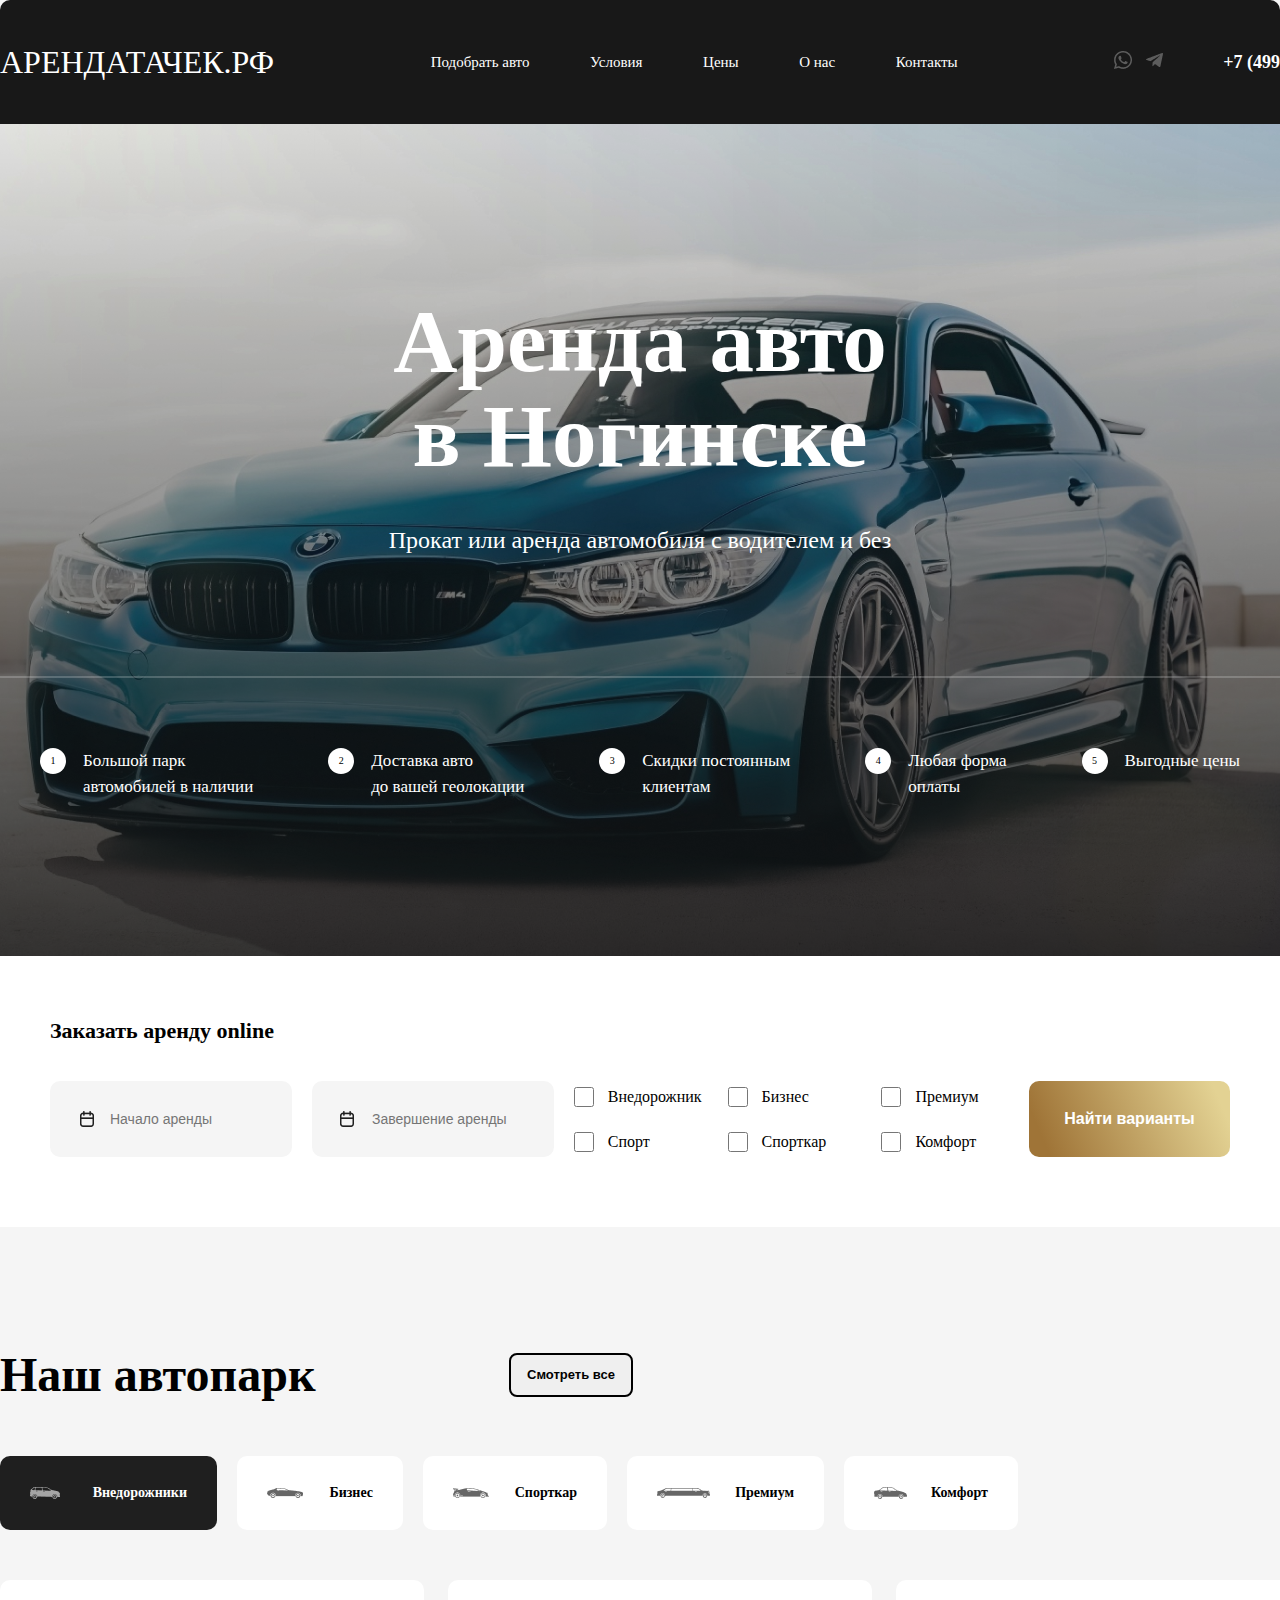
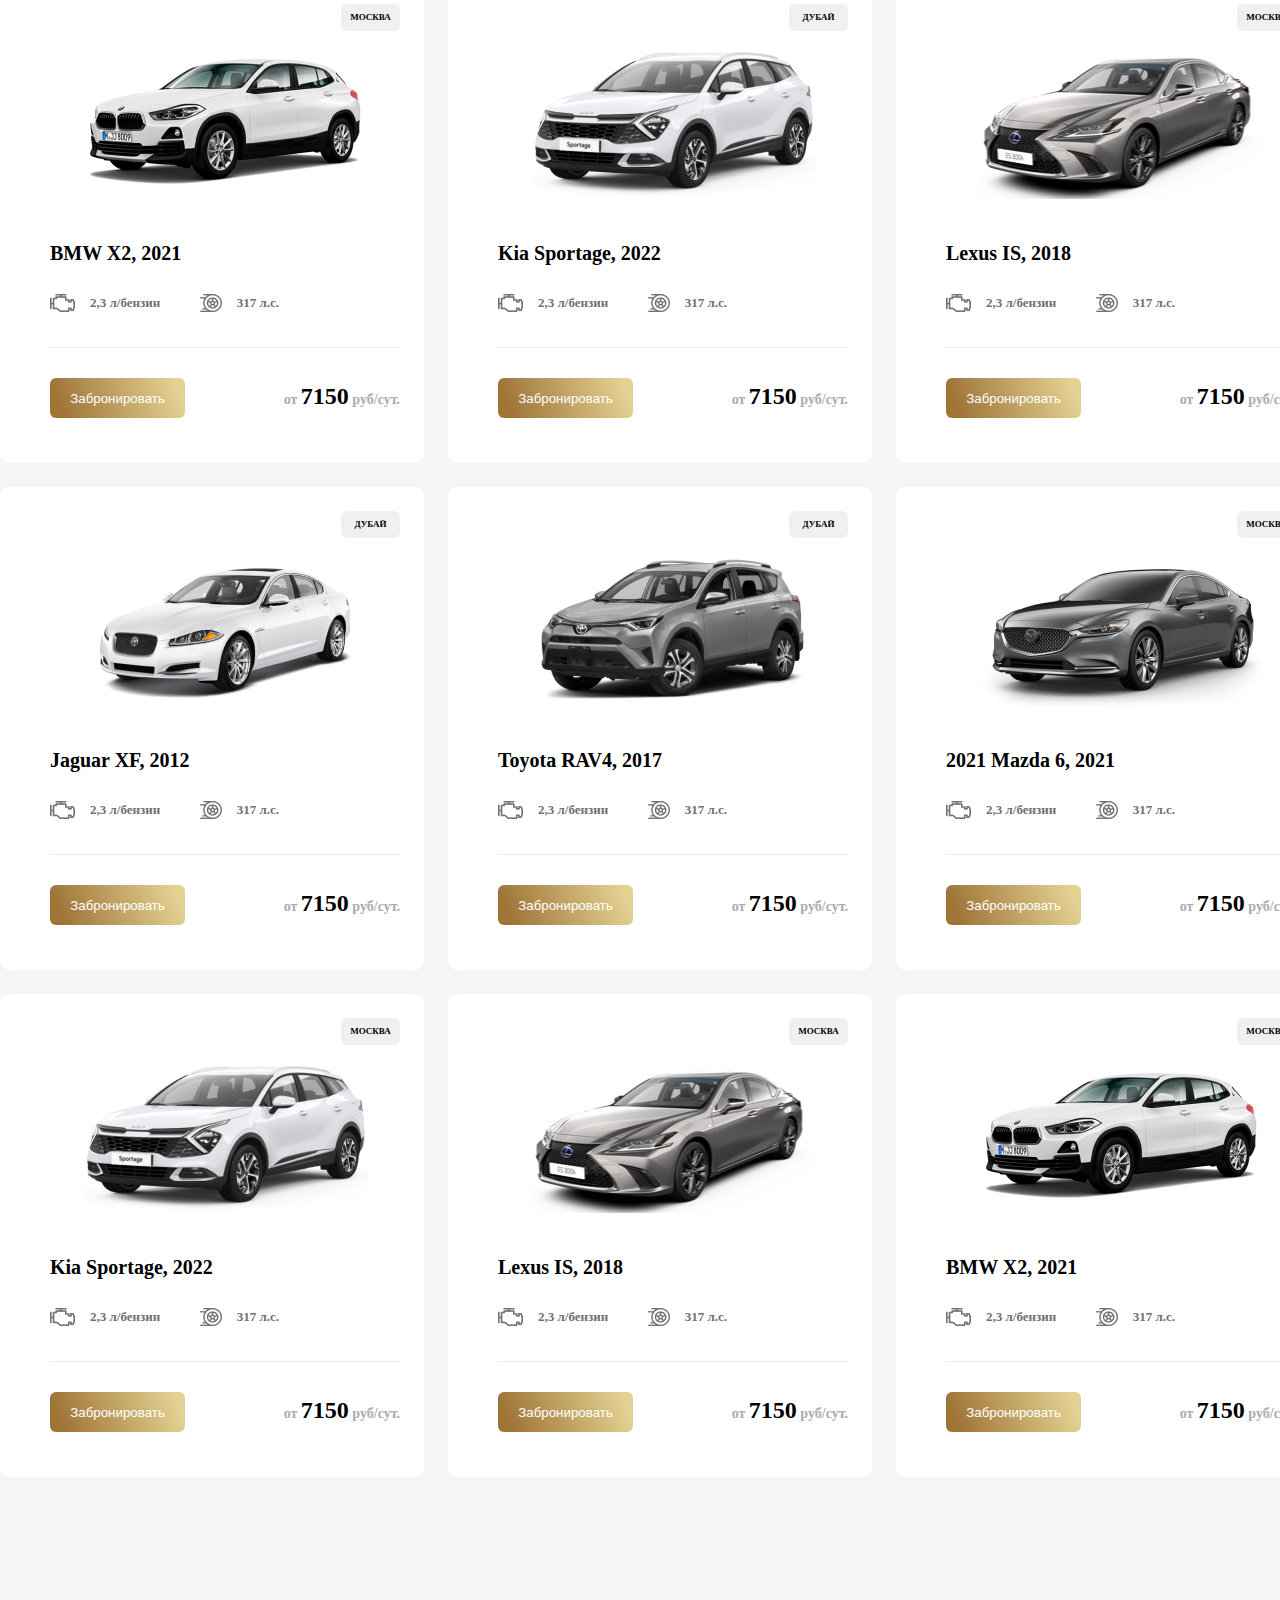
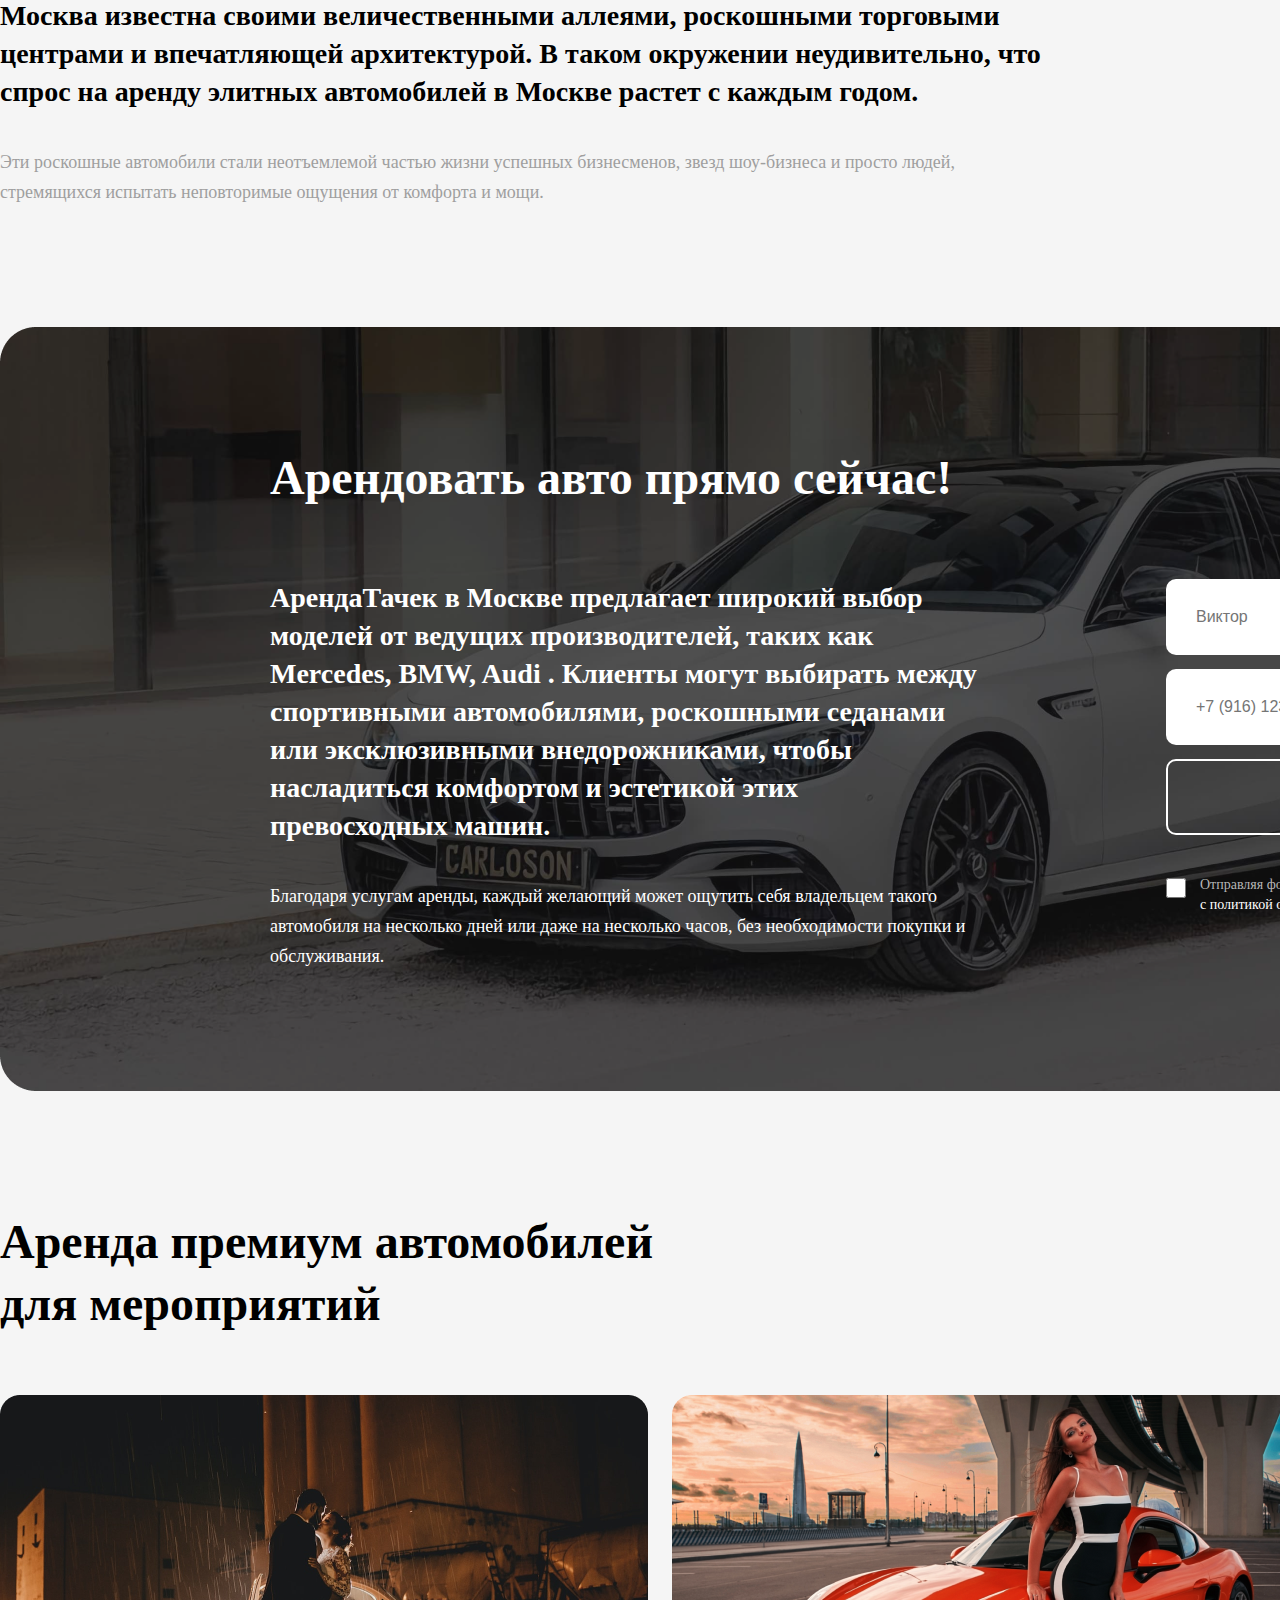
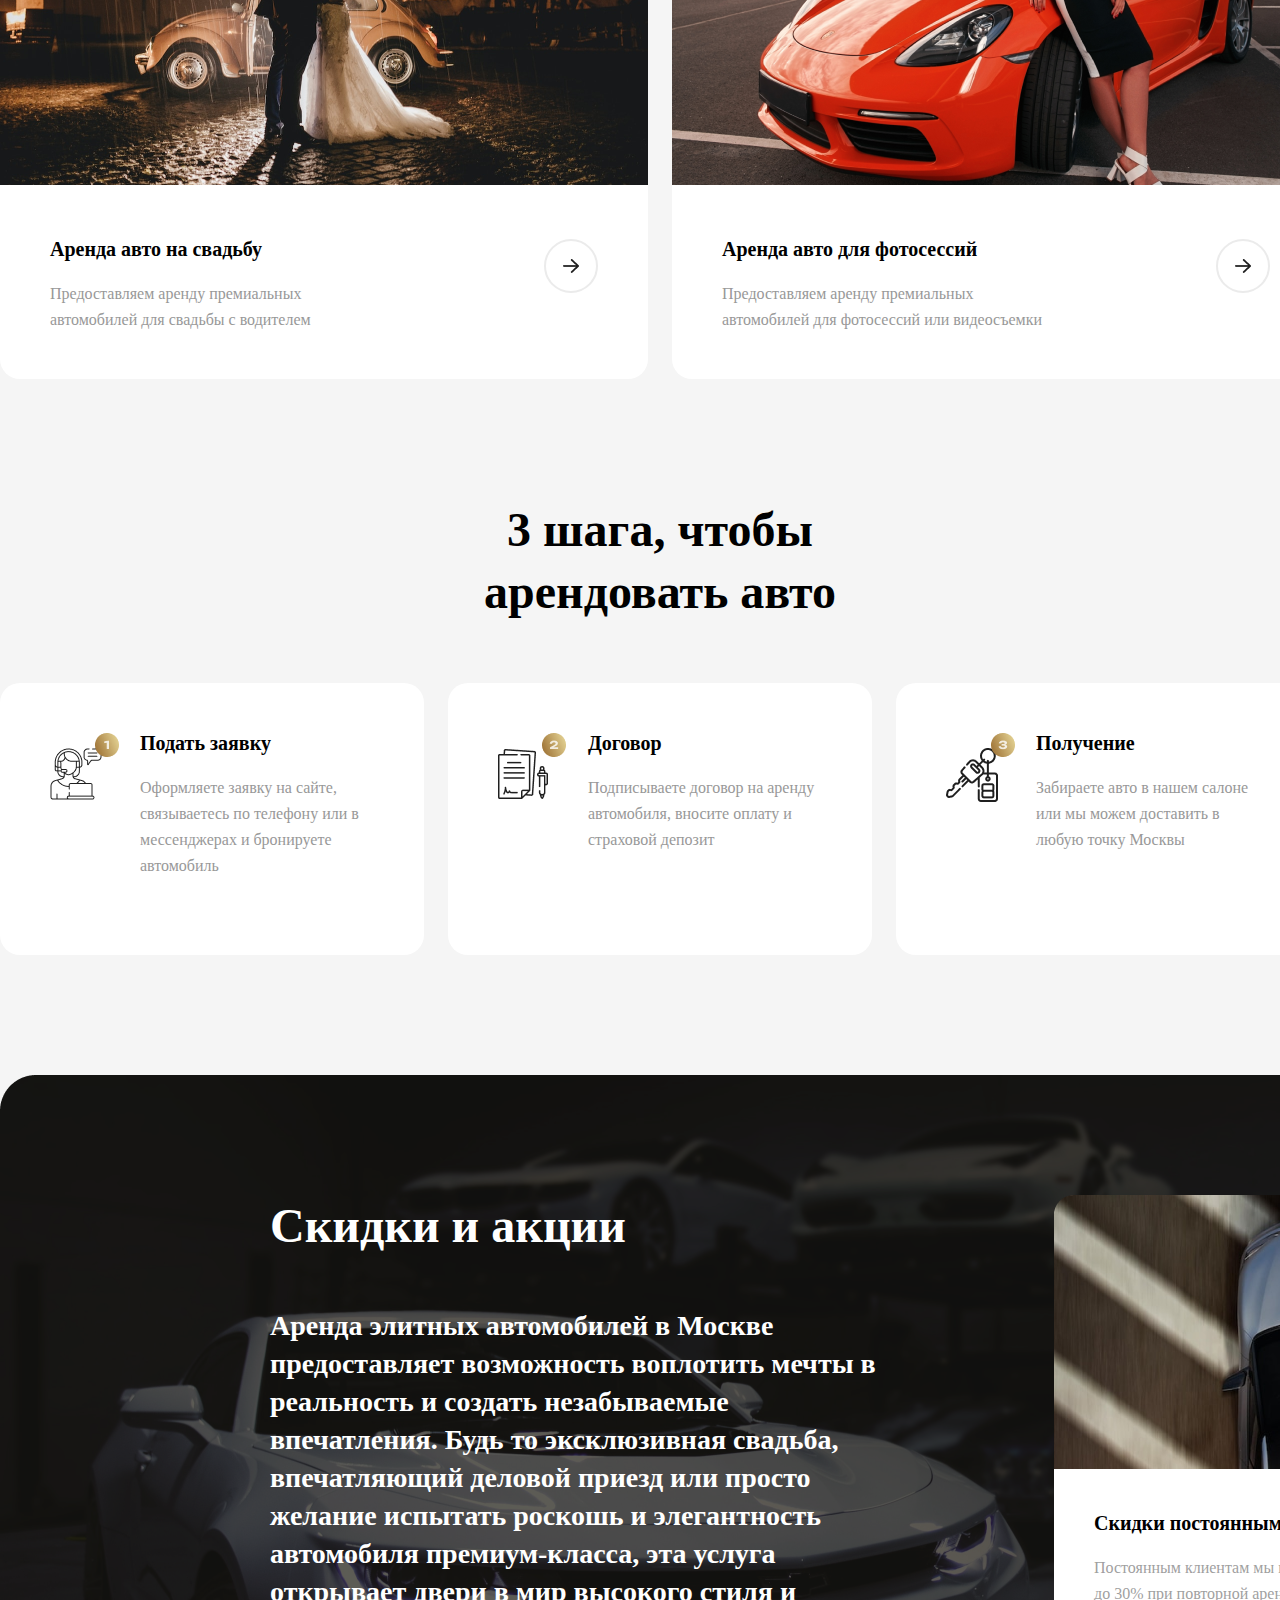
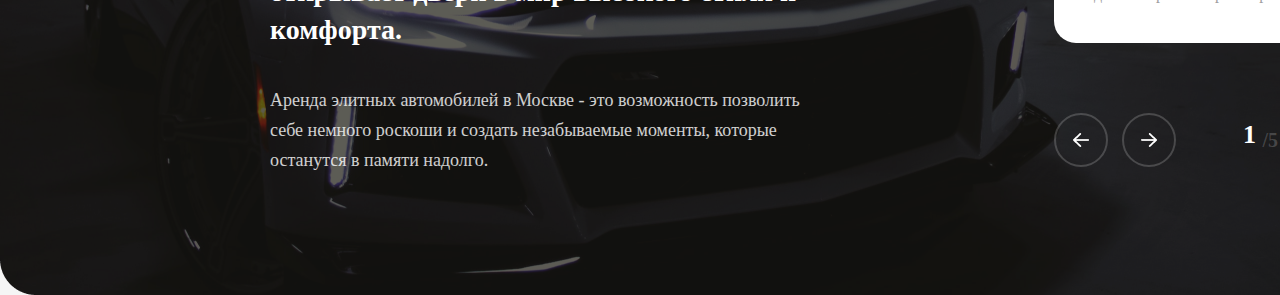
==== index.html @ 34e7233a "1253" ====
<!DOCTYPE html>
<html lang="en">

<head>
    <meta charset="UTF-8">
    <meta name="viewport" content="width=device-width, initial-scale=1.0">
    <link rel="stylesheet" href="css/style.css">
    <link rel="preconnect" href="https://fonts.googleapis.com">
    <link rel="preconnect" href="https://fonts.gstatic.com" crossorigin>
    <link
        href="https://fonts.googleapis.com/css2?family=Inter:wght@100;200;300;500;600;700;800;900&family=Unbounded:wght@200;300;400;500;600;700;800;900&display=swap"
        rel="stylesheet">
    <title>АРЕНДАТАЧЕК.РФ</title>
</head>

<body>
    <header class="header-page">
        <div class="wrapper-header">
            <ul class="menu">
                <li>
                    <a href="#" class="logo-item">АРЕНДАТАЧЕК.РФ</a>
                </li>
                <li class="catalog">
                    <a href="#" class="menu-item">Подобрать авто</a>
                    <a href="#" class="menu-item">Условия</a>
                    <a href="#" class="menu-item">Цены</a>
                    <a href="#" class="menu-item">О нас</a>
                    <a href="#" class="menu-item">Контакты</a>
                </li>
                <li class="contact">
                    <div class="block-contItem">
                        <a href="#" class="contact-item"><img src="img/whatsapp.png" alt=""></a>
                        <a href="#" class="contact-item"><img src="img/telegram.png" alt=""></a>
                    </div>
                    <div class="block-contLink">
                        <p class="contact-phone">+7 (499) 110-20-47</p>
                        <form action="#">
                            <button class="btn-header">Заказать звонок</button>
                        </form>
                    </div>
                </li>
                <li class="item-link">
                    <a href="#"><img src="img/avto-item.png" alt=""></a>
                    <a href="#"><img src="img/contact-item.png" alt=""></a>
                </li>
            </ul>
        </div>
    </header>

    <div class="main-page">
        <div class="wrapper-main">
            <h1 class="title-main">Аренда авто <br> в Ногинске</h1>
            <p class="subtitle-main">Прокат или аренда автомобиля с водителем и без</p>
            <div class="hr-main"></div>
            <ul class="menu-listMain">
                <li>
                    <p class="number-list">1</p>
                    <div class="text-listMain">Большой парк<br>
                        автомобилей в наличии</div>
                </li>
                <li>
                    <p class="number-list">2</p>
                    <div class="text-listMain">Доставка авто<br>
                        до вашей геолокации</div>
                </li>
                <li>
                    <p class="number-list">3</p>
                    <div class="text-listMain">Скидки постоянным<br>
                        клиентам</div>
                </li>
                <li>
                    <p class="number-list">4</p>
                    <div class="text-listMain">Любая форма<br>
                        оплаты</div>
                </li>
                <li>
                    <p class="number-list">5</p>
                    <div class="text-listMain">Выгодные цены</div>
                </li>
            </ul>
            <div class="aplication-main">
                <div class="title-aplication">Заказать аренду online</div>
                <div class="submenu-aplication">
                    <div class="date-block">
                        <img class="date-img" src="img/date.png" alt=""><input placeholder="Начало аренды"
                            class="date-input">
                        <img class="date-img2" src="img/date.png" alt=""><input placeholder="Завершение аренды"
                            class="date-input">
                    </div>
                    <div class="elemants-aplication">
                        <div>
                            <input type="checkbox" class="element-chexbox">
                            <p class="text-elementAplication">Внедорожник</p>
                        </div>
                        <div>
                            <input type="checkbox" class="element-chexbox">
                            <p class="text-elementAplication">Бизнес</p>
                        </div>
                        <div>
                            <input type="checkbox" class="element-chexbox">
                            <p class="text-elementAplication">Премиум</p>
                        </div>
                        <div>
                            <input type="checkbox" class="element-chexbox">
                            <p class="text-elementAplication">Спорт</p>
                        </div>
                        <div>
                            <input type="checkbox" class="element-chexbox">
                            <p class="text-elementAplication">Спорткар</p>
                        </div>
                        <div>
                            <input type="checkbox" class="element-chexbox">
                            <p class="text-elementAplication">Комфорт</p>
                        </div>
                    </div>
                    <form action="#">
                        <button class="btn-aplication">Найти варианты</button>
                    </form>
                </div>
            </div>
        </div>
    </div>

    <div class="product-page">
        <div class="wrapper-product">
            <div class="title-product">
                <h1>Наш автопарк</h1>
                <form action="#">
                    <button class="btn-product">Смотреть все</button>
                </form>
            </div>
            <div class="category-product">
                <div class="categoty-linkProduct width-itemProduct1 active-linkProduct">
                    <img src="img/item-category1.png" alt="">
                    <p>Внедорожники</p>
                </div>
                <div class="categoty-linkProduct width-itemProduct2">
                    <img src="img/item-category2.png" alt="">
                    <p>Бизнес</p>
                </div>
                <div class="categoty-linkProduct width-itemProduct3">
                    <img src="img/item-category3.png" alt="">
                    <p>Спорткар</p>
                </div>
                <div class="categoty-linkProduct width-itemProduct4">
                    <img src="img/item-category4.png" alt="">
                    <p>Премиум</p>
                </div>
                <div class="categoty-linkProduct width-itemProduct5">
                    <img src="img/item-category5.png" alt="">
                    <p>Комфорт</p>
                </div>
            </div>
            <div class="items-product">
                <div class="item-product">
                    <div class="city-itemProduct">Москва</div>
                    <div class="image-itemProduct"><img src="img/BMW-X2.png" alt=""></div>
                    <div class="title-itemProduct">BMW X2, 2021</div>
                    <div class="subtitle-itemProduct">
                        <div class="consumption-itemProduct">
                            <img src="img/consumption.png" alt="" class="icon-consumption">
                            <p class="text-consumption">2,3 л/бензин</p>
                        </div>
                        <div class="power-itemProduct">
                            <img src="img/power.png" alt="" class="icon-power">
                            <p class="text-power">317 л.с.</p>
                        </div>
                    </div>
                    <div class="hr-itemProduct"></div>
                    <div class="sublock-itemProduct">
                        <form action="#">
                            <button class="btn-itemProduct">Забронировать</button>
                        </form>
                        <p class="price-itemProduct">от <span class="span-price">7150</span> руб/сут.</p>
                    </div>
                </div>
                <div class="item-product">
                    <div class="city-itemProduct">Дубай</div>
                    <div class="image-itemProduct"><img src="img/Kia-Sportage.png" alt=""></div>
                    <div class="title-itemProduct">Kia Sportage, 2022</div>
                    <div class="subtitle-itemProduct">
                        <div class="consumption-itemProduct">
                            <img src="img/consumption.png" alt="" class="icon-consumption">
                            <p class="text-consumption">2,3 л/бензин</p>
                        </div>
                        <div class="power-itemProduct">
                            <img src="img/power.png" alt="" class="icon-power">
                            <p class="text-power">317 л.с.</p>
                        </div>
                    </div>
                    <div class="hr-itemProduct"></div>
                    <div class="sublock-itemProduct">
                        <form action="#">
                            <button class="btn-itemProduct">Забронировать</button>
                        </form>
                        <p class="price-itemProduct">от <span class="span-price">7150</span> руб/сут.</p>
                    </div>
                </div>
                <div class="item-product">
                    <div class="city-itemProduct">Москва</div>
                    <div class="image-itemProduct"><img src="img/Lexus-IS.png" alt=""></div>
                    <div class="title-itemProduct">Lexus IS, 2018</div>
                    <div class="subtitle-itemProduct">
                        <div class="consumption-itemProduct">
                            <img src="img/consumption.png" alt="" class="icon-consumption">
                            <p class="text-consumption">2,3 л/бензин</p>
                        </div>
                        <div class="power-itemProduct">
                            <img src="img/power.png" alt="" class="icon-power">
                            <p class="text-power">317 л.с.</p>
                        </div>
                    </div>
                    <div class="hr-itemProduct"></div>
                    <div class="sublock-itemProduct">
                        <form action="#">
                            <button class="btn-itemProduct">Забронировать</button>
                        </form>
                        <p class="price-itemProduct">от <span class="span-price">7150</span> руб/сут.</p>
                    </div>
                </div>
                <div class="item-product">
                    <div class="city-itemProduct">Дубай</div>
                    <div class="image-itemProduct"><img src="img/Jaguar-XF.png" alt=""></div>
                    <div class="title-itemProduct">Jaguar XF,  2012</div>
                    <div class="subtitle-itemProduct">
                        <div class="consumption-itemProduct">
                            <img src="img/consumption.png" alt="" class="icon-consumption">
                            <p class="text-consumption">2,3 л/бензин</p>
                        </div>
                        <div class="power-itemProduct">
                            <img src="img/power.png" alt="" class="icon-power">
                            <p class="text-power">317 л.с.</p>
                        </div>
                    </div>
                    <div class="hr-itemProduct"></div>
                    <div class="sublock-itemProduct">
                        <form action="#">
                            <button class="btn-itemProduct">Забронировать</button>
                        </form>
                        <p class="price-itemProduct">от <span class="span-price">7150</span> руб/сут.</p>
                    </div>
                </div>
                <div class="item-product">
                    <div class="city-itemProduct">Дубай</div>
                    <div class="image-itemProduct"><img src="img/Toyota-RAV4.png" alt=""></div>
                    <div class="title-itemProduct">Toyota RAV4,  2017</div>
                    <div class="subtitle-itemProduct">
                        <div class="consumption-itemProduct">
                            <img src="img/consumption.png" alt="" class="icon-consumption">
                            <p class="text-consumption">2,3 л/бензин</p>
                        </div>
                        <div class="power-itemProduct">
                            <img src="img/power.png" alt="" class="icon-power">
                            <p class="text-power">317 л.с.</p>
                        </div>
                    </div>
                    <div class="hr-itemProduct"></div>
                    <div class="sublock-itemProduct">
                        <form action="#">
                            <button class="btn-itemProduct">Забронировать</button>
                        </form>
                        <p class="price-itemProduct">от <span class="span-price">7150</span> руб/сут.</p>
                    </div>
                </div>
                <div class="item-product">
                    <div><p class="city-itemProduct">Москва</p></div>
                    <div class="image-itemProduct"><img src="img/Mazda-6.png" alt=""></div>
                    <div class="title-itemProduct">2021 Mazda 6, 2021</div>
                    <div class="subtitle-itemProduct">
                        <div class="consumption-itemProduct">
                            <img src="img/consumption.png" alt="" class="icon-consumption">
                            <p class="text-consumption">2,3 л/бензин</p>
                        </div>
                        <div class="power-itemProduct">
                            <img src="img/power.png" alt="" class="icon-power">
                            <p class="text-power">317 л.с.</p>
                        </div>
                    </div>
                    <div class="hr-itemProduct"></div>
                    <div class="sublock-itemProduct">
                        <form action="#">
                            <button class="btn-itemProduct">Забронировать</button>
                        </form>
                        <p class="price-itemProduct">от <span class="span-price">7150</span> руб/сут.</p>
                    </div>
                </div>
                <div class="item-product">
                    <div class="city-itemProduct">Москва</div>
                    <div class="image-itemProduct"><img src="img/Kia-Sportage.png" alt=""></div>
                    <div class="title-itemProduct">Kia Sportage, 2022</div>
                    <div class="subtitle-itemProduct">
                        <div class="consumption-itemProduct">
                            <img src="img/consumption.png" alt="" class="icon-consumption">
                            <p class="text-consumption">2,3 л/бензин</p>
                        </div>
                        <div class="power-itemProduct">
                            <img src="img/power.png" alt="" class="icon-power">
                            <p class="text-power">317 л.с.</p>
                        </div>
                    </div>
                    <div class="hr-itemProduct"></div>
                    <div class="sublock-itemProduct">
                        <form action="#">
                            <button class="btn-itemProduct">Забронировать</button>
                        </form>
                        <p class="price-itemProduct">от <span class="span-price">7150</span> руб/сут.</p>
                    </div>
                </div>
                <div class="item-product">
                    <div class="city-itemProduct">Москва</div>
                    <div class="image-itemProduct"><img src="img/Lexus-IS.png" alt=""></div>
                    <div class="title-itemProduct">Lexus IS, 2018</div>
                    <div class="subtitle-itemProduct">
                        <div class="consumption-itemProduct">
                            <img src="img/consumption.png" alt="" class="icon-consumption">
                            <p class="text-consumption">2,3 л/бензин</p>
                        </div>
                        <div class="power-itemProduct">
                            <img src="img/power.png" alt="" class="icon-power">
                            <p class="text-power">317 л.с.</p>
                        </div>
                    </div>
                    <div class="hr-itemProduct"></div>
                    <div class="sublock-itemProduct">
                        <form action="#">
                            <button class="btn-itemProduct">Забронировать</button>
                        </form>
                        <p class="price-itemProduct">от <span class="span-price">7150</span> руб/сут.</p>
                    </div>
                </div>
                <div class="item-product">
                    <div class="city-itemProduct">Москва</div>
                    <div class="image-itemProduct"><img src="img/BMW-X2.png" alt=""></div>
                    <div class="title-itemProduct">BMW X2, 2021</div>
                    <div class="subtitle-itemProduct">
                        <div class="consumption-itemProduct">
                            <img src="img/consumption.png" alt="" class="icon-consumption">
                            <p class="text-consumption">2,3 л/бензин</p>
                        </div>
                        <div class="power-itemProduct">
                            <img src="img/power.png" alt="" class="icon-power">
                            <p class="text-power">317 л.с.</p>
                        </div>
                    </div>
                    <div class="hr-itemProduct"></div>
                    <div class="sublock-itemProduct">
                        <form action="#">
                            <button class="btn-itemProduct">Забронировать</button>
                        </form>
                        <p class="price-itemProduct">от <span class="span-price">7150</span> руб/сут.</p>
                    </div>
                </div>
            </div>
            <div class="subblock-informationProduct">
                <h1 class="title-informationProduct">
                    Москва известна своими величественными аллеями, роскошными торговыми<br> центрами и впечатляющей архитектурой. В таком окружении неудивительно, что<br> спрос на аренду элитных автомобилей в Москве растет с каждым годом. 
                </h1>
                <p class="subtitle-infomationProduct">
                    Эти роскошные автомобили стали неотъемлемой частью жизни успешных бизнесменов, звезд шоу-бизнеса и просто людей,<br> стремящихся испытать неповторимые ощущения от комфорта и мощи.
                </p>
            </div>
        </div>
    </div>

    <div class="reservation-page">
        <div class="wrapper-reservation">
            <h1 class="title-reservation">Арендовать авто прямо сейчас!</h1>
            <div class="widget-reservation">
                <div class="textInf-reservation">
                    <h2 class="mainText-reservation">
                        АрендаТачек в Москве предлагает широкий выбор<br> моделей от ведущих производителей, таких как<br> Mercedes, BMW, Audi . Клиенты могут выбирать между<br> спортивными автомобилями, роскошными седанами<br> или эксклюзивными внедорожниками, чтобы<br> насладиться комфортом и эстетикой этих<br> превосходных машин.
                    </h2>
                    <p class="comment-reservation">
                        Благодаря услугам аренды, каждый желающий может ощутить себя владельцем такого автомобиля на несколько дней или даже на несколько часов, без необходимости покупки и обслуживания.
                    </p>
                </div>
                <div class="formsFilling-reservation">
                    <div class="forms-reservation">
                        <input class="nameForm-reservation" type="text" placeholder="Виктор">
                        <input class="phoneForm-reservation" type="number" placeholder="+7 (916) 123-45-67">
                        <form action="#">
                            <button class="btn-reservation">Забронировать</button>
                        </form>
                    </div>
                    <div class="agreement-reservation">
                        <input class="checkbox-agreement" type="checkbox">
                        <p>Отправляя форму, я соглашаюсь<br> <span style="color: white;">с политикой обработки персональных данных</span></p>
                    </div>
                </div>
            </div>
        </div>
    </div>

    <div class="advertising_instruction-page">
        <div class="wrapper-adv_instr">
            <div class="advertising-page">
                <h1 class="title-adv">Аренда премиум автомобилей<br> для мероприятий</h1>
                <div class="widget-adv">
                    <div class="adv-slide">
                        <img src="img/wedding.png" alt="" class="img-slideAdv">
                        <div class="subblock-slideAdv">
                            <div>
                                <h2 class="title-slideAdv">Аренда авто на свадьбу</h2>
                                <p class="subtext-slideAdv">Предоставляем аренду премиальных<br> автомобилей для свадьбы с водителем</p>
                            </div>
                            <a href="#" class="arrow-linkAdv"><img src="img/arrow-advSlide.png" alt="" class="img-arrowLink"></a>
                        </div>
                    </div>
                    <div class="adv-slide">
                        <img src="img/photoshoot.png" alt="" class="img-slideAdv">
                        <div class="subblock-slideAdv">
                            <div>
                                <h2 class="title-slideAdv">Аренда авто для фотосессий</h2>
                                <p class="subtext-slideAdv">Предоставляем аренду премиальных<br> автомобилей для фотосессий или видеосъемки</p>
                            </div>
                            <a href="#" class="arrow-linkAdv"><img src="img/arrow-advSlide.png" alt="" class="img-arrowLink"></a>
                        </div>
                    </div>
                </div>
            </div>
            <div class="instruction-page">
                <h1 class="title-instr">3 шага, чтобы<br> арендовать авто</h1>
                <div class="widget-instr">
                    <div class="instr-slide">
                        <div class="icon-instrSlide"><img src="img/decor.png" alt=""></div>
                        <div class="inf-instrSlide">
                            <h2 class="title-instrSlide">Подать заявку</h2>
                            <p class="subtitle-instrSlide">Оформляете заявку на сайте, связываетесь по телефону или в мессенджерах и бронируете автомобиль</p>
                        </div>
                    </div>
                    <div class="instr-slide">
                        <div class="icon-instrSlide"><img src="img/agreement.png" alt=""></div>
                        <div class="inf-instrSlide">
                            <h2 class="title-instrSlide">Договор</h2>
                            <p class="subtitle-instrSlide">Подписываете договор на аренду автомобиля, вносите оплату и страховой депозит</p>
                        </div>
                    </div>
                    <div class="instr-slide">
                        <div class="icon-instrSlide"><img src="img/receiving.png" alt=""></div>
                        <div class="inf-instrSlide">
                            <h2 class="title-instrSlide">Получение</h2>
                            <p class="subtitle-instrSlide">Забираете авто в <span class="span-instrSlide">нашем салоне</span> или мы можем <span class="span-instrSlide">доставить в любую точку Москвы</span></p>
                        </div>
                    </div>
                </div>
            </div>
        </div>
    </div>

    <div class="promotions-page">
        <div class="wrapper-promotions">
            <div class="sidebar-promotions">
                <h1 class="title-promotions">Скидки и акции</h1>
                <div class="infText-promotions">
                    <h3 class="subtutle-prormotions">
                        Аренда элитных автомобилей в Москве<br> предоставляет возможность воплотить мечты в<br> реальность и создать незабываемые<br> впечатления. Будь то эксклюзивная свадьба,<br> впечатляющий деловой приезд или просто<br> желание испытать роскошь и элегантность<br> автомобиля премиум-класса, эта услуга<br> открывает двери в мир высокого стиля и<br> комфорта.
                    </h3>
                    <p class="comment-promotions">
                        Аренда элитных автомобилей в Москве - это возможность позволить<br> себе немного роскоши и создать незабываемые моменты, которые<br> останутся в памяти надолго.
                    </p>
                </div>
            </div>
            <div class="aside-promotion">
                <div class="items-promotions">
                    <div class="item-promotions">
                        <div class="img-promotions">
                            <div class="logoAvto-promotions"><img src="img/promotions-avto.png" alt=""></div>
                            <div class="iconeAvto-promotions"><img src="img/charge.png" alt=""></div>
                        </div>
                        <div class="textInf-promotions">
                            <h3 class="titleItem-promotions">Скидки постоянным клиентам</h3>
                            <p class="subtitleItem-promotions">Постоянным клиентам мы предоставляем скидки<br> до 30% при повторной аренде.</p>
                        </div>
                    </div>
                </div>
                <div class="switching-itemsPromotions">
                    <div class="buttons-promotions">
                        <a href="#" class="prev-switch switch-promotions"><img src="img/prev-switch.png" alt=""></a>
                        <a href="#" class="next-switch switch-promotions"><img src="img/next-switch.png" alt=""></a>
                    </div>
                    <div class="numberSlide-promotions">
                        <span class="span-numberSlide">1</span>
                        <div>/5</div>
                    </div>
                </div>
            </div>
        </div>
    </div>

</body>

</html>
---- css/style.css ----
* {
  margin: 0;
  padding: 0;
  box-sizing: border-box;
}

body {
  background: #F5F5F5;
}

li {
  list-style: none;
}

a {
  text-decoration: none;
}

button {
  cursor: pointer;
}

.header-page {
  position: relative;
  background: #181818;
  height: 124px;
  border-top-left-radius: 10px;
  border-top-right-radius: 10px;
}

.wrapper-header {
  width: 1800px;
  height: 100%;
  margin: 0 auto;
}

.menu {
  height: 100%;
  display: flex;
  justify-content: space-between;
  align-items: center;
}

.logo-item {
  color: #FFF;
  font-size: 32px;
}

.catalog {
  width: 527px;
  height: 22px;
  display: flex;
  justify-content: space-between;
  align-items: center;
}

.menu-item {
  font-size: 15px;
  font-weight: 500;
  color: #FFF;
}

.contact {
  display: flex;
  justify-content: space-between;
  align-items: center;
}

.block-contItem {
  width: 49px;
  display: flex;
  justify-content: space-between;
  align-items: center;
}

.block-contLink {
  height: 44px;
  display: flex;
  justify-content: space-between;
  align-items: center;
}

.contact-phone {
  font-size: 18px;
  color: #FFF;
  line-height: 20px;
  font-weight: bold;
  margin-right: 30px;
  margin-left: 60px;
}

.btn-header {
  border: 2px solid #3C3C3C;
  border-radius: 8px;
  background: none;
  width: 149px;
  height: 44px;
  color: #FFF;
  cursor: pointer;
}

.main-page {
  position: relative;
  margin: 0 auto;
  display: flex;
  justify-content: center;
}

.wrapper-main {
  margin: 0 auto;
  width: 1860px;
  height: 1100px;
  border-end-end-radius: 36px;
  background-image: url(../img/fon1.png);
  background-position: top;
  background-repeat: no-repeat;
}

.title-main {
  font-size: 89px;
  font-weight: bold;
  line-height: 95px;
  text-align: center;
  color: #FFF;
  margin-top: 170px;
}

.subtitle-main {
  font-size: 24px;
  font-weight: 500;
  line-height: 32px;
  color: #FFF;
  text-align: center;
  margin-top: 40px;
  margin-bottom: 120px;
}

.hr-main {
  margin: 0 auto;
  width: 1320px;
  height: 2px;
  background: rgba(255, 255, 255, 0.2);
}

.menu-listMain {
  width: 1200px;
  margin: 0 auto;
  display: flex;
  justify-content: space-between;
  margin-top: 70px;
  margin-bottom: 156px;
}
.menu-listMain li {
  display: flex;
}

.number-list {
  display: flex;
  justify-content: center;
  align-items: center;
  margin-right: 17px;
  width: 26px;
  height: 26px;
  background: #FFF;
  border-radius: 50%;
  font-size: 10px;
  font-weight: 500;
  line-height: 10px;
}

.text-listMain {
  color: #FFF;
  font-size: 17px;
  font-weight: 500;
  line-height: 26px;
}

.aplication-main {
  display: flex;
  flex-direction: column;
  justify-content: space-between;
  width: 1320px;
  height: 271px;
  margin: 0 auto;
  background: #FFF;
  border-radius: 20px;
  padding: 60px 70px 70px 70px;
}

.title-aplication {
  font-size: 22px;
  font-weight: bold;
  line-height: 29px;
}

.submenu-aplication {
  display: flex;
  justify-content: space-between;
}

.date-block {
  width: 504px;
  height: 76px;
  display: flex;
  justify-content: space-between;
}

.date-input {
  width: 242px;
  height: 76px;
  background: #F5F5F5;
  font-size: 14px;
  font-weight: 500;
  line-height: 20px;
  border: 0;
  border-radius: 10px;
  padding: 28px 30px 28px 60px;
}

.date-input:focus {
  outline: none;
}

.date-img {
  position: absolute;
  margin-top: 30px;
  margin-left: 30px;
}

.date-img2 {
  position: absolute;
  margin-top: 30px;
  margin-left: 290px;
}

.elemants-aplication {
  display: grid;
  -moz-column-gap: 26px;
       column-gap: 26px;
  row-gap: 14px;
  grid-template-columns: repeat(3, 1fr);
  grid-column: repeat(2, 1fr);
}
.elemants-aplication div {
  display: flex;
  align-items: center;
}

.element-chexbox {
  margin-right: 14px;
  width: 20px;
  height: 20px;
}

.btn-aplication {
  width: 201px;
  height: 76px;
  font-size: 16px;
  font-weight: bold;
  line-height: 20px;
  color: #FFF;
  border: none;
  border-radius: 10px;
  background: var(--main, linear-gradient(67deg, #9F7437 9.19%, #E3D293 92.03%));
}

.product-page {
  display: block;
}

.product-page {
  margin: 120px 0;
}

.wrapper-product {
  width: 1320px;
  margin: 0 auto;
}

.title-product {
  width: 633px;
  display: flex;
  justify-content: space-between;
  align-items: center;
}
.title-product h1 {
  font-size: 48px;
  font-weight: bold;
  line-height: 62px;
}

.btn-product {
  font-size: 13px;
  font-weight: bold;
  line-height: 20px;
  width: 124px;
  height: 44px;
  border-radius: 8px;
  border: 2px solid black;
}

.category-product {
  width: 1018px;
  height: 74px;
  display: flex;
  justify-content: space-between;
  align-items: center;
  margin: 50px 0;
}

.categoty-linkProduct {
  display: flex;
  justify-content: space-between;
  align-items: center;
  padding: 12px 30px;
  height: 100%;
  border-radius: 10px;
  font-size: 14px;
  font-weight: bold;
  line-height: 20px;
  background: white;
  cursor: pointer;
}

.categoty-linkProduct:hover {
  background: #EAEAEA;
  color: black;
}

.active-linkProduct {
  background: #1F1F1F;
  color: white;
}

.width-itemProduct1 {
  width: 217px;
}

.width-itemProduct2 {
  width: 166px;
}

.width-itemProduct3 {
  width: 184px;
}

.width-itemProduct4 {
  width: 197px;
}

.width-itemProduct5 {
  width: 174px;
}

.items-product {
  display: grid;
  gap: 24px;
  grid-template-columns: repeat(3, 1fr);
  grid-template-rows: repeat(3, 1fr);
}

.item-product {
  width: 424px;
  height: 483px;
  border-radius: 10px;
  background: white;
  padding: 24px 24px 50px 50px;
}

.city-itemProduct {
  display: flex;
  justify-content: center;
  align-items: center;
  margin-left: auto;
  text-transform: uppercase;
  font-size: 9px;
  font-weight: bold;
  line-height: 9px;
  background: #F0F0F0;
  border-radius: 6px;
  width: 59px;
  height: 27px;
}

.image-itemProduct {
  margin: 15px 0 40px;
  text-align: center;
}

.title-itemProduct {
  font-size: 20px;
  font-weight: bold;
  line-height: 20px;
}

.subtitle-itemProduct {
  display: flex;
  justify-content: space-between;
  align-items: center;
  width: 229px;
  height: 20px;
  margin-top: 30px;
  margin-bottom: 34px;
}
.subtitle-itemProduct img {
  margin-right: 15px;
}

.consumption-itemProduct {
  display: flex;
  align-items: center;
}

.power-itemProduct {
  display: flex;
  align-items: center;
}

.text-consumption, .text-power {
  font-size: 13px;
  font-weight: bold;
  line-height: 20px;
  color: #707070;
}

.hr-itemProduct {
  height: 1px;
  width: 100%;
  background: #EBEBEB;
  margin-bottom: 30px;
}

.sublock-itemProduct {
  display: flex;
  justify-content: space-between;
  align-items: center;
}

.btn-itemProduct {
  width: 135px;
  height: 40px;
  border-radius: 6px;
  border: none;
  color: white;
  background: linear-gradient(67deg, #9F7437 9.19%, #E3D293 92.03%);
}

.price-itemProduct {
  font-size: 14px;
  font-weight: bold;
  line-height: 20px;
  color: #ABABAB;
}

.span-price {
  font-size: 24px;
  color: black;
}

.subblock-informationProduct {
  margin-top: 120px;
  display: flex;
  flex-direction: column;
  justify-content: space-between;
  height: 210px;
}

.title-informationProduct {
  font-size: 28px;
  font-weight: 600;
  line-height: 38px;
}

.subtitle-infomationProduct {
  font-size: 18px;
  font-weight: 500;
  line-height: 30px;
  color: #9F9F9F;
}

.reservation-page {
  width: 1860px;
  height: 764px;
  margin: 0 auto;
  display: flex;
  align-items: center;
  background-image: url(../img/fon2.png);
  background-repeat: no-repeat;
  background-position: center;
  background-size: cover;
}

.wrapper-reservation {
  width: 1320px;
  height: 524px;
  display: flex;
  flex-direction: column;
  justify-content: space-between;
  margin: 0 auto;
}

.title-reservation {
  font-size: 48px;
  font-weight: bold;
  line-height: 62px;
  color: white;
}

.widget-reservation {
  display: flex;
  justify-content: space-between;
}

.textInf-reservation {
  width: 760px;
  height: 392px;
  display: flex;
  flex-direction: column;
  justify-content: space-between;
}

.mainText-reservation {
  font-size: 28px;
  font-weight: 600;
  line-height: 38px;
  color: white;
}

.comment-reservation {
  font-size: 18px;
  font-weight: 500;
  line-height: 30px;
  color: white;
}

.formsFilling-reservation {
  width: 424px;
  height: 336px;
  display: flex;
  flex-direction: column;
  justify-content: space-between;
}

.forms-reservation {
  height: 256px;
  display: flex;
  flex-direction: column;
  justify-content: space-between;
}
.forms-reservation input {
  padding: 28px 30px;
  border: none;
  outline: 0;
}
.forms-reservation input, .forms-reservation .btn-reservation {
  width: 100%;
  height: 76px;
  border-radius: 10px;
  font-size: 16px;
  line-height: 20px;
  font-weight: 500;
}

.btn-reservation {
  background: none;
  border: 2px solid white;
  color: white;
  font-weight: bold;
}

.agreement-reservation {
  display: flex;
}
.agreement-reservation p {
  color: #B6B6B6;
  font-size: 14px;
  font-weight: 500;
  line-height: 20px;
}

.checkbox-agreement {
  margin-top: 3px;
  margin-right: 14px;
  width: 20px;
  height: 20px;
}

.advertising_instruction-page {
  margin: 120px 0;
}

.wrapper-adv_instr {
  margin: 0 auto;
  width: 1320px;
  height: 1344px;
  display: flex;
  flex-direction: column;
  justify-content: space-between;
}

.advertising-page {
  width: 100%;
  height: 768px;
  display: flex;
  flex-direction: column;
  justify-content: space-between;
}

.title-adv {
  font-size: 48px;
  font-weight: bold;
  line-height: 62px;
}

.widget-adv {
  display: flex;
  justify-content: space-between;
}

.adv-slide {
  width: 648px;
  height: 584px;
  border-radius: 20px;
  background: white;
}

.subblock-slideAdv {
  display: flex;
  justify-content: space-between;
  padding: 50px;
}

.title-slideAdv {
  font-size: 20px;
  font-weight: bold;
  line-height: 20px;
  margin-bottom: 22px;
}

.subtext-slideAdv {
  font-size: 16px;
  font-weight: 500;
  line-height: 26px;
  color: #989898;
}

.arrow-linkAdv {
  width: 54px;
  height: 54px;
  border: 2px solid #EBEBEB;
  border-radius: 50%;
  display: flex;
  align-items: center;
  justify-content: center;
}

.instruction-page {
  width: 100%;
  height: 456px;
  display: flex;
  flex-direction: column;
  justify-content: space-between;
}

.title-instr {
  font-size: 48px;
  font-weight: bold;
  line-height: 62px;
  text-align: center;
}

.widget-instr {
  display: flex;
  justify-content: space-between;
}

.instr-slide {
  width: 424px;
  height: 272px;
  border-radius: 20px;
  background: white;
  padding: 50px;
  padding-bottom: 60px;
  display: flex;
  justify-content: space-between;
}

.icon-instrSlide {
  height: auto;
}

.inf-instrSlide {
  width: 234px;
}

.title-instrSlide {
  font-size: 20px;
  font-weight: bold;
  line-height: 20px;
  margin-bottom: 22px;
}

.subtitle-instrSlide {
  font-size: 16px;
  font-weight: 500;
  line-height: 26px;
  color: #989898;
}

.promotions-page {
  width: 1860px;
  height: 820px;
  margin: 0 auto;
  display: flex;
  align-items: center;
  background-image: url(../img/fon3.png);
  background-repeat: no-repeat;
  background-position: center;
  background-size: cover;
}

.wrapper-promotions {
  margin: 0 auto;
  width: 1320px;
  height: 580px;
  display: flex;
  justify-content: space-between;
}

.sidebar-promotions {
  width: 648px;
  height: 100%;
  display: flex;
  flex-direction: column;
  justify-content: space-between;
  color: white;
}

.title-promotions {
  font-size: 48px;
  font-weight: bold;
  line-height: 62px;
}

.infText-promotions {
  width: 100%;
  height: 468px;
  display: flex;
  flex-direction: column;
  justify-content: space-between;
}

.subtutle-prormotions {
  font-size: 28px;
  font-weight: 600;
  line-height: 38px;
}

.comment-promotions {
  font-size: 18px;
  font-weight: 500;
  line-height: 30px;
  opacity: 0.8;
}

.aside-promotion {
  width: 536px;
  height: 572px;
  display: flex;
  flex-direction: column;
  justify-content: space-between;
}

.item-promotions {
  width: 100%;
  height: 448px;
  border-radius: 22px;
  background: white;
}

.iconeAvto-promotions {
  position: absolute;
  margin-left: 446px;
  margin-top: -30px;
}

.textInf-promotions {
  padding-left: 40px;
  margin-top: 40px;
  height: 94px;
  display: flex;
  flex-direction: column;
  justify-content: space-between;
}

.titleItem-promotions {
  font-size: 20px;
  font-weight: bold;
  line-height: 20px;
}

.subtitleItem-promotions {
  font-size: 16px;
  font-weight: 500;
  line-height: 26px;
  color: #9F9F9F;
}

.switching-itemsPromotions {
  width: 224px;
  height: 54px;
  display: flex;
  justify-content: space-between;
  align-items: center;
}

.buttons-promotions {
  display: flex;
  justify-content: space-between;
  align-content: inherit;
  width: 122px;
  height: 54px;
}

.switch-promotions {
  width: 54px;
  height: 54px;
  background: none;
  border: 2px solid rgba(255, 255, 255, 0.1882352941);
  border-radius: 50%;
  display: flex;
  justify-content: center;
  align-items: center;
}

.switch-promotions:hover {
  transition: 0.5s;
  background: rgba(255, 255, 255, 0.1882352941);
}

.span-numberSlide {
  font-size: 26px;
  font-weight: bold;
  line-height: 40px;
  color: white;
  padding-bottom: 10px;
}

.numberSlide-promotions {
  font-size: 20px;
  font-weight: bold;
  line-height: 22px;
  color: rgba(255, 255, 255, 0.1882352941);
  width: 35px;
  height: 40px;
  display: flex;
  justify-content: space-between;
  align-items: center;
}/*# sourceMappingURL=style.css.map */
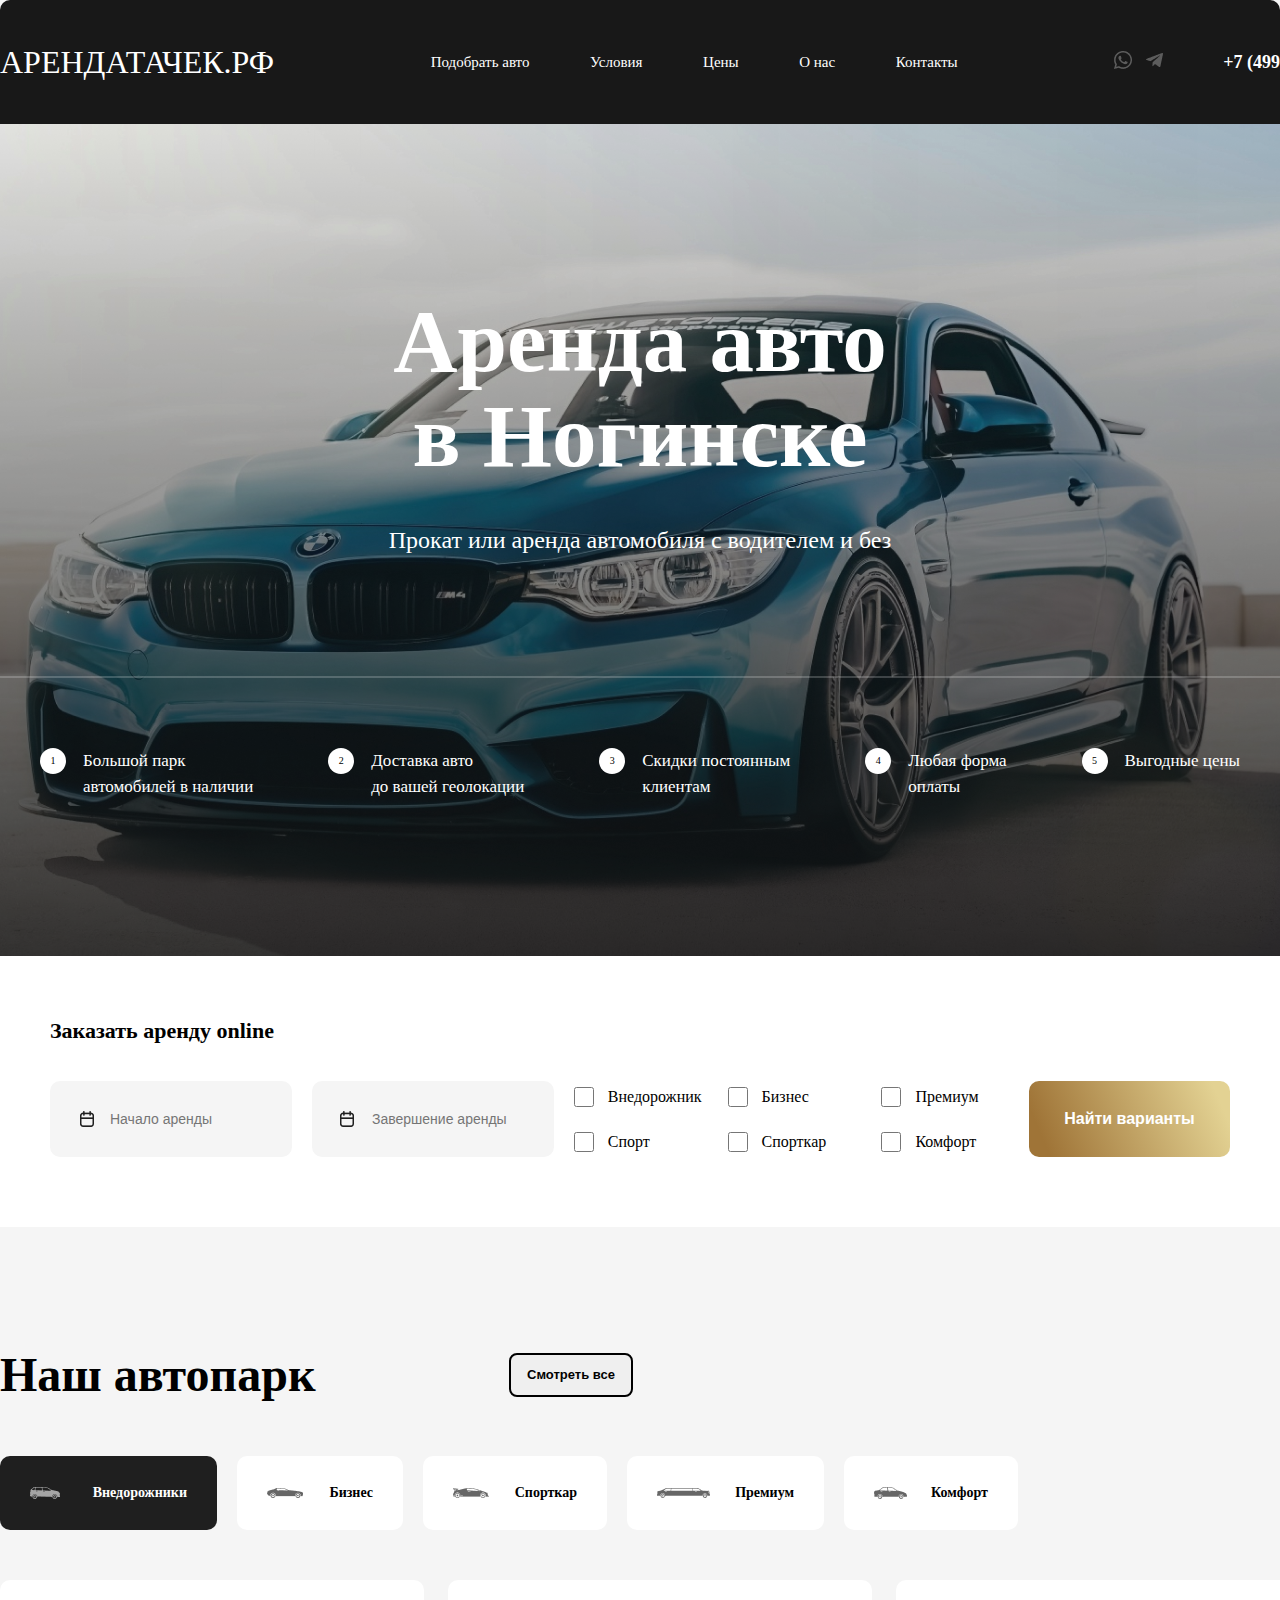
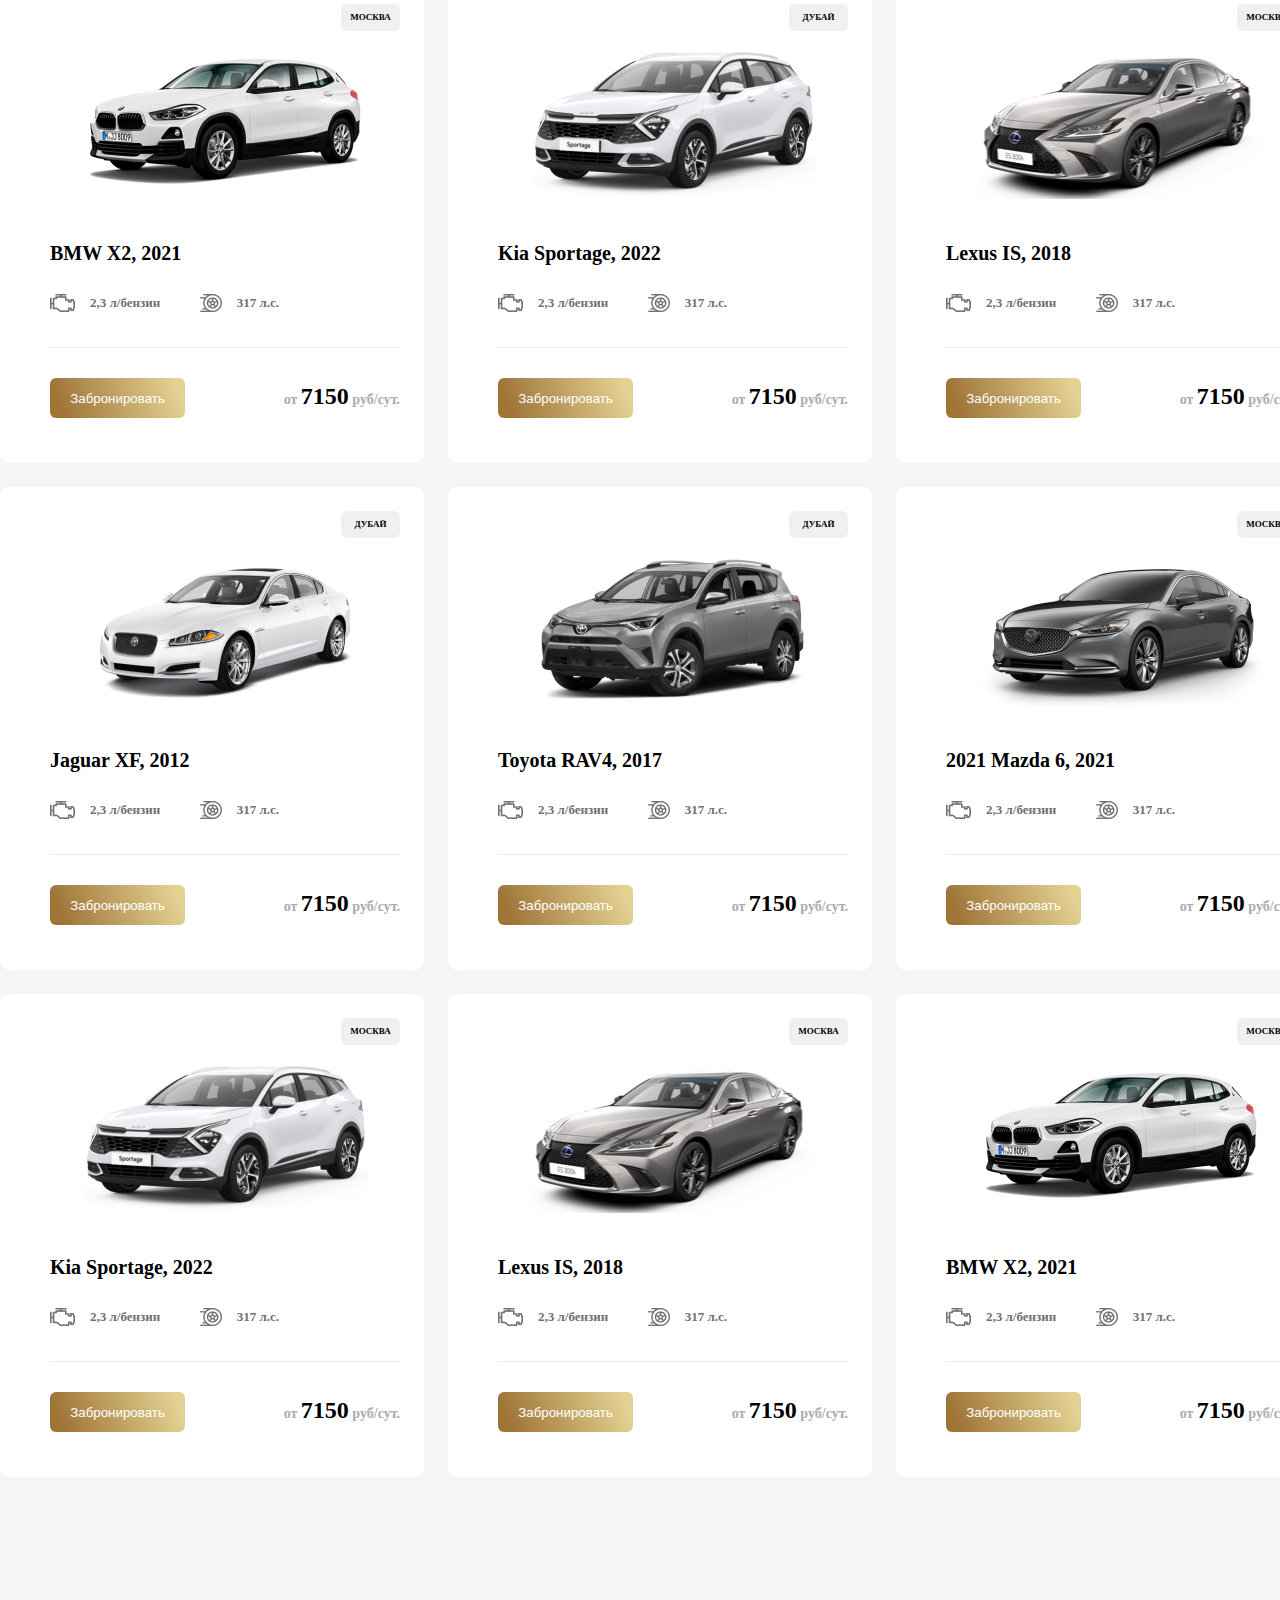
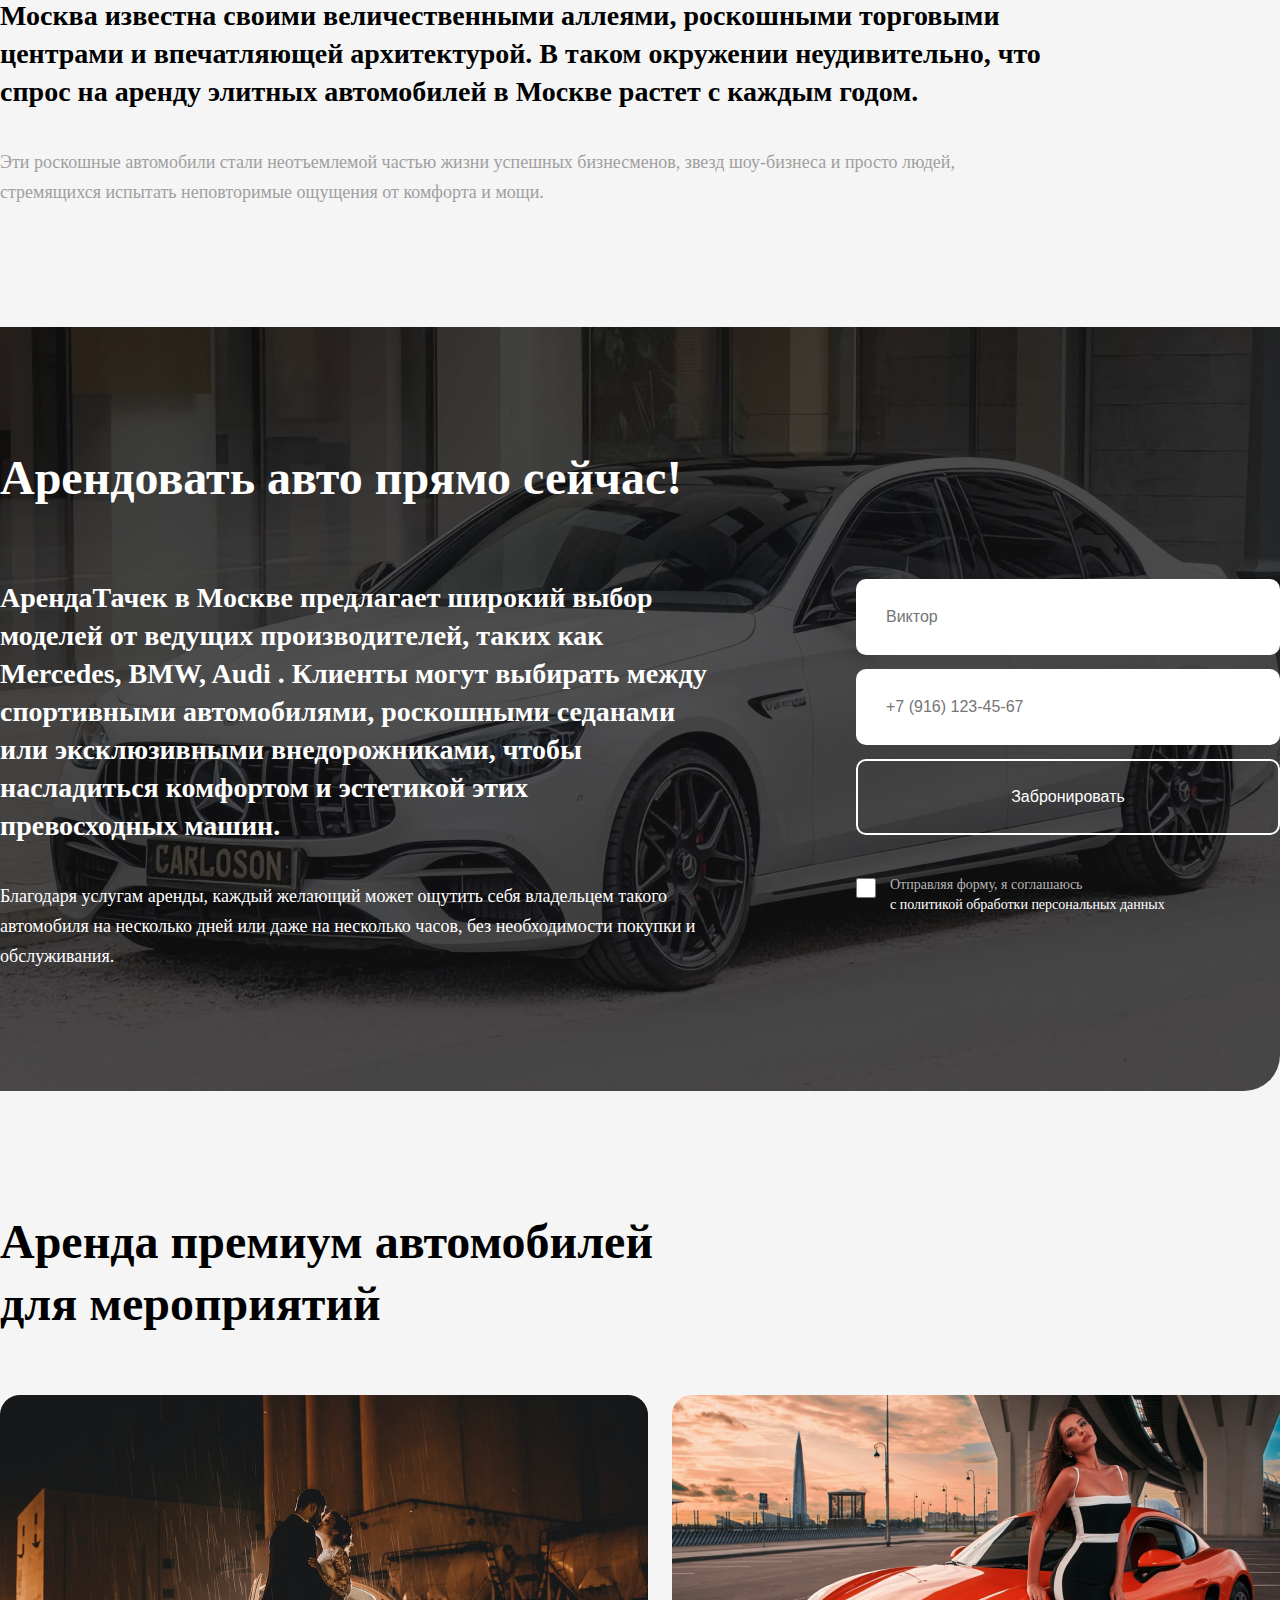
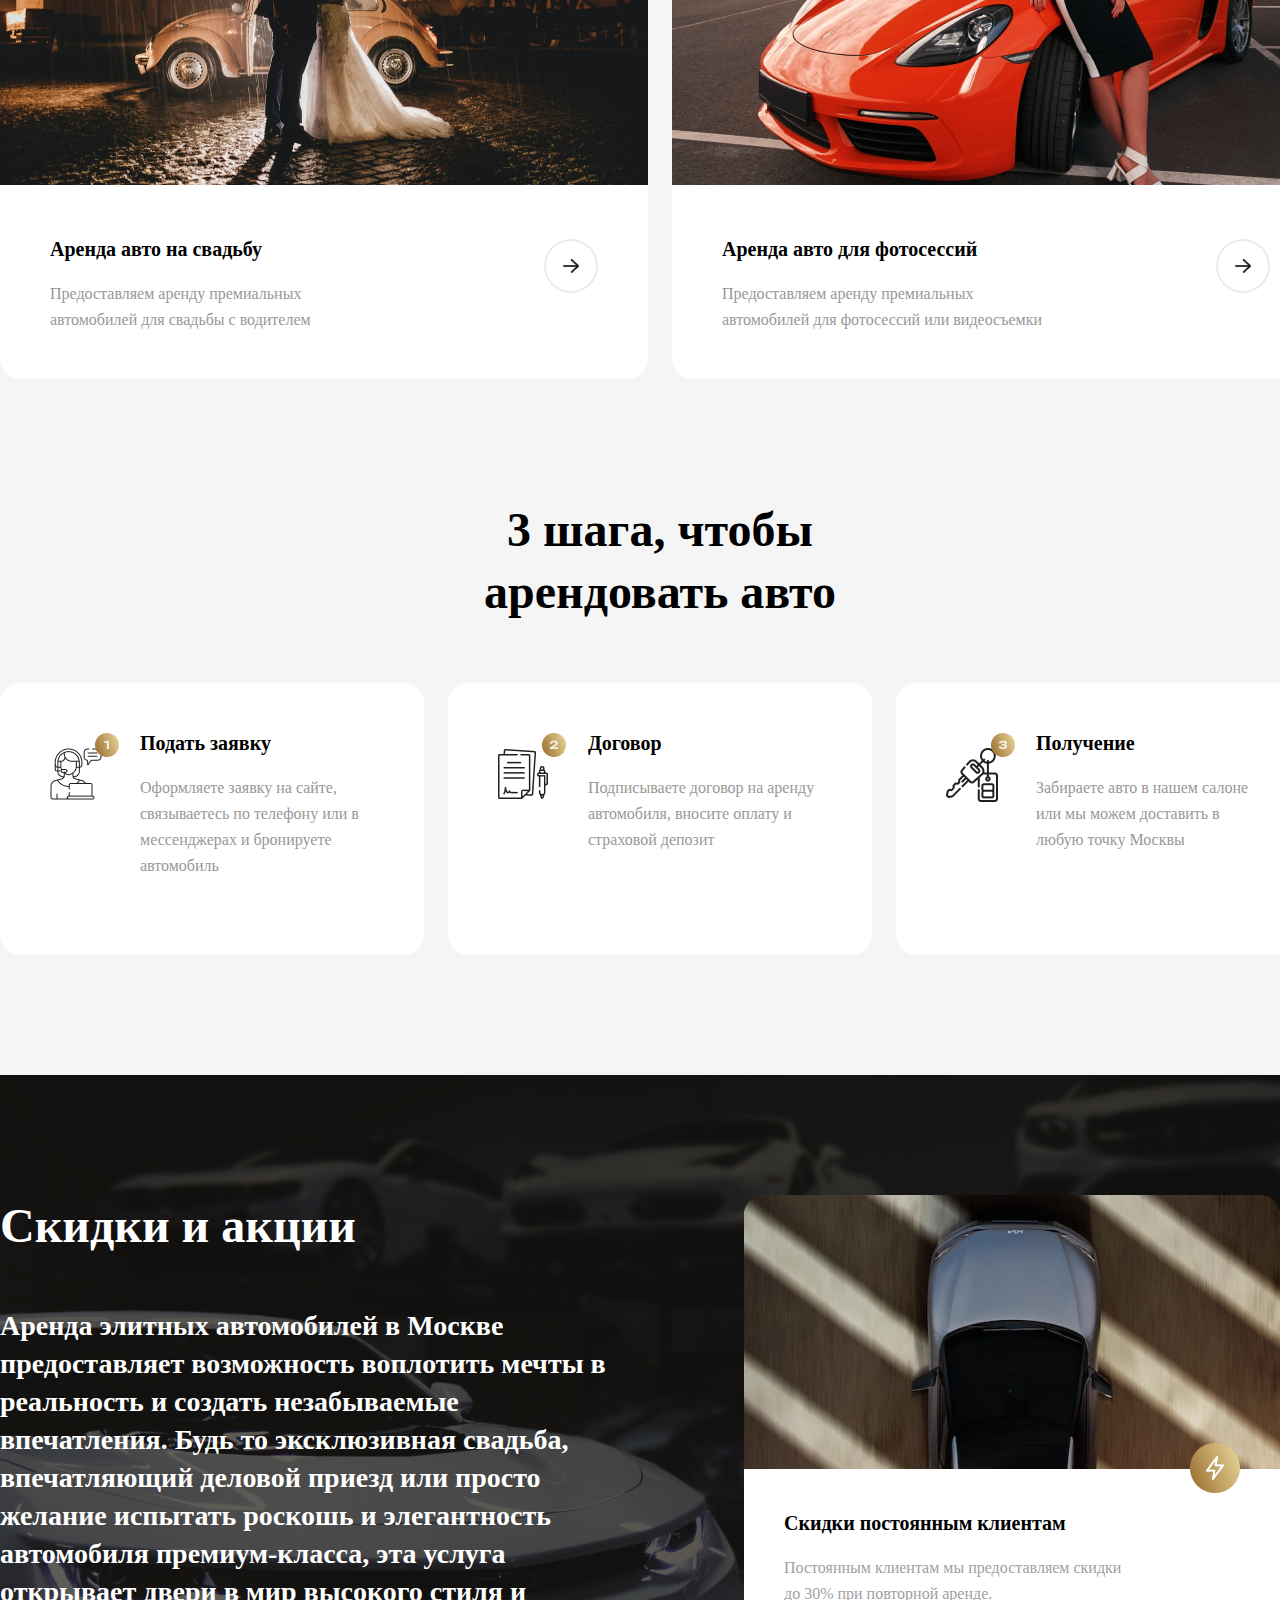
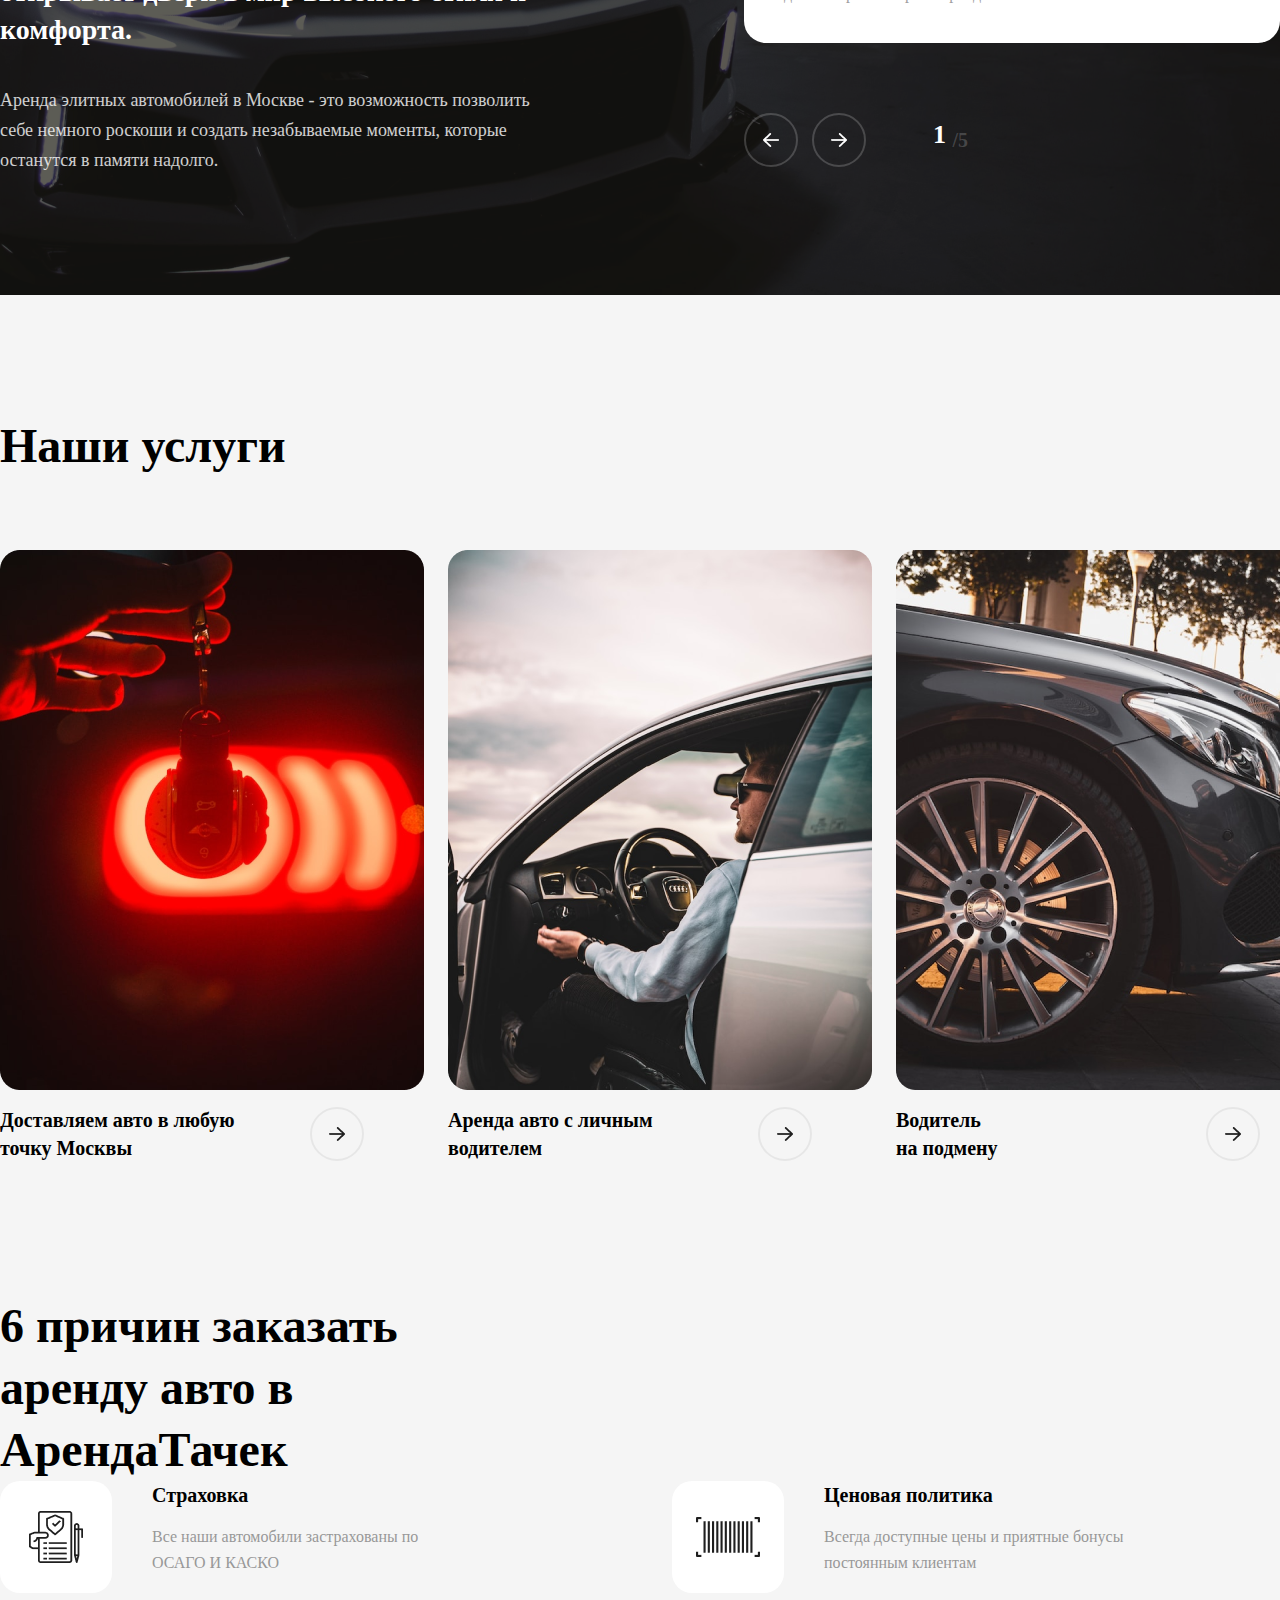
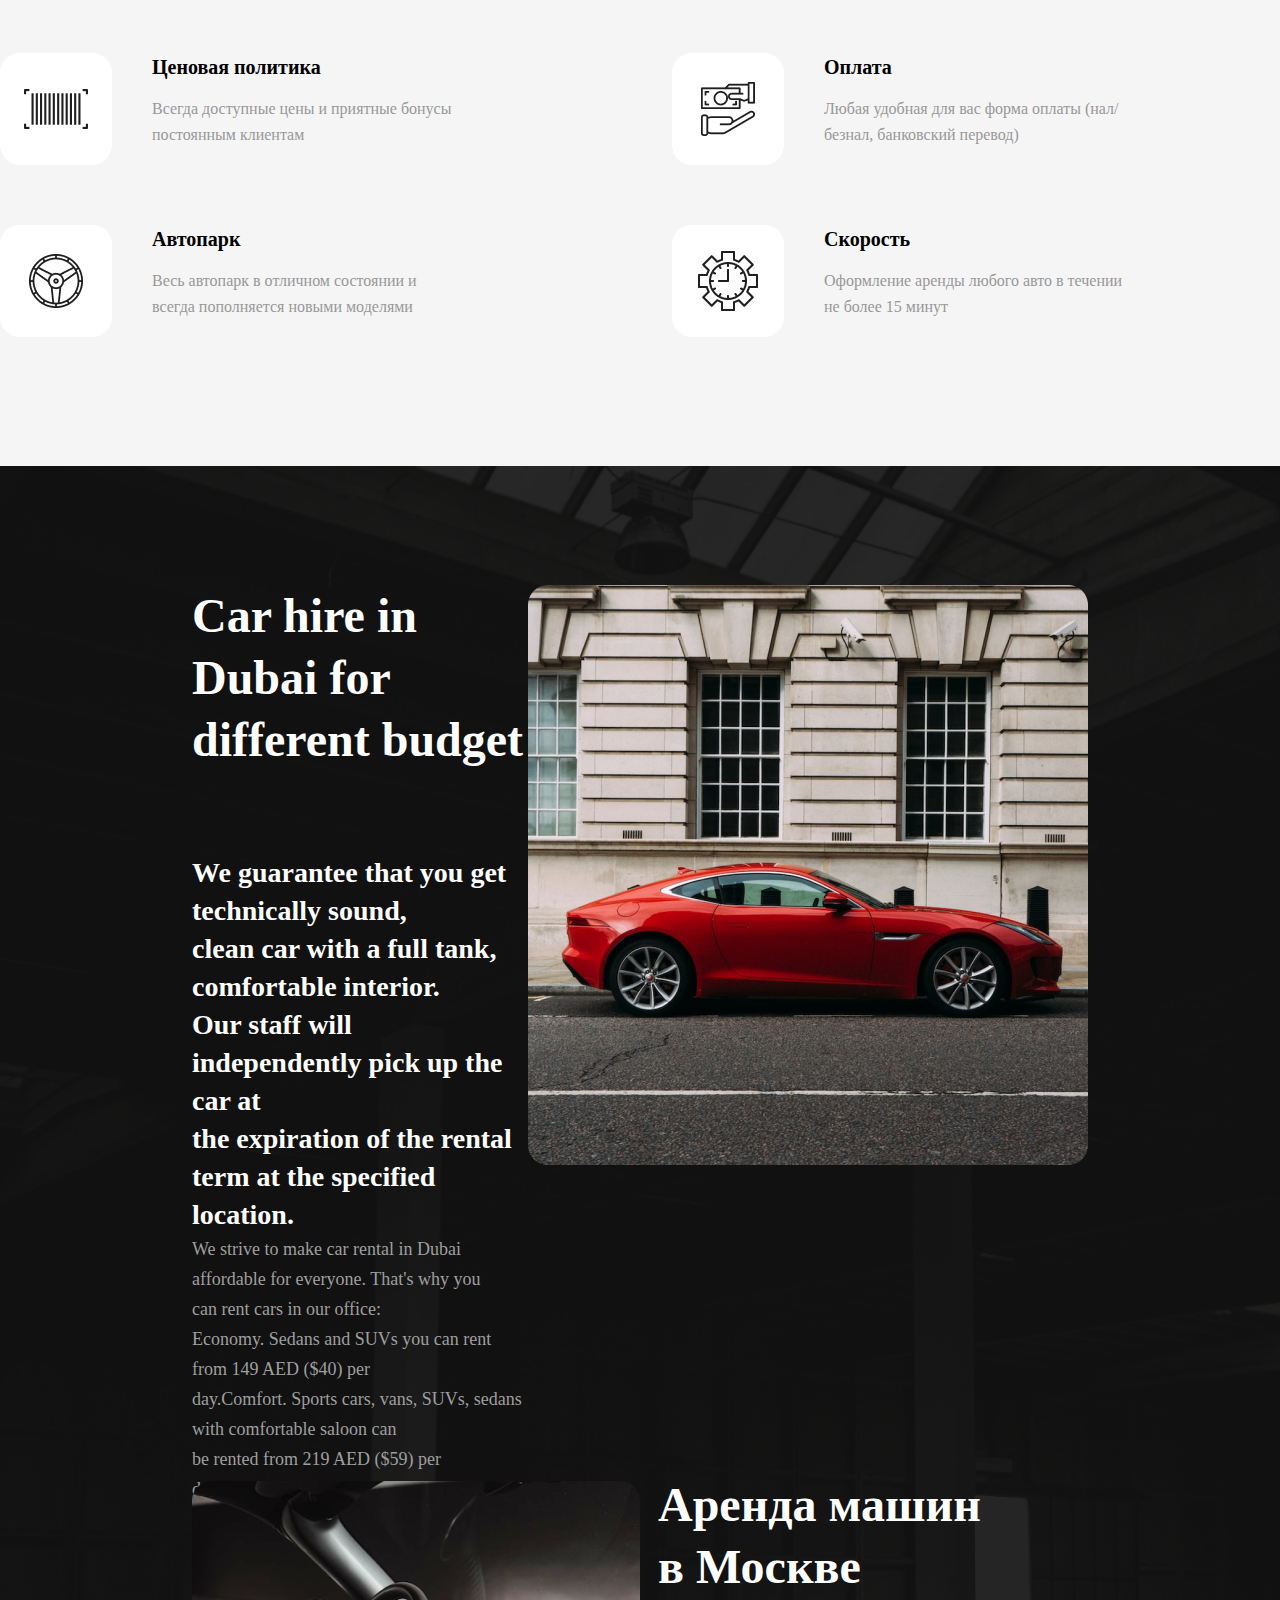
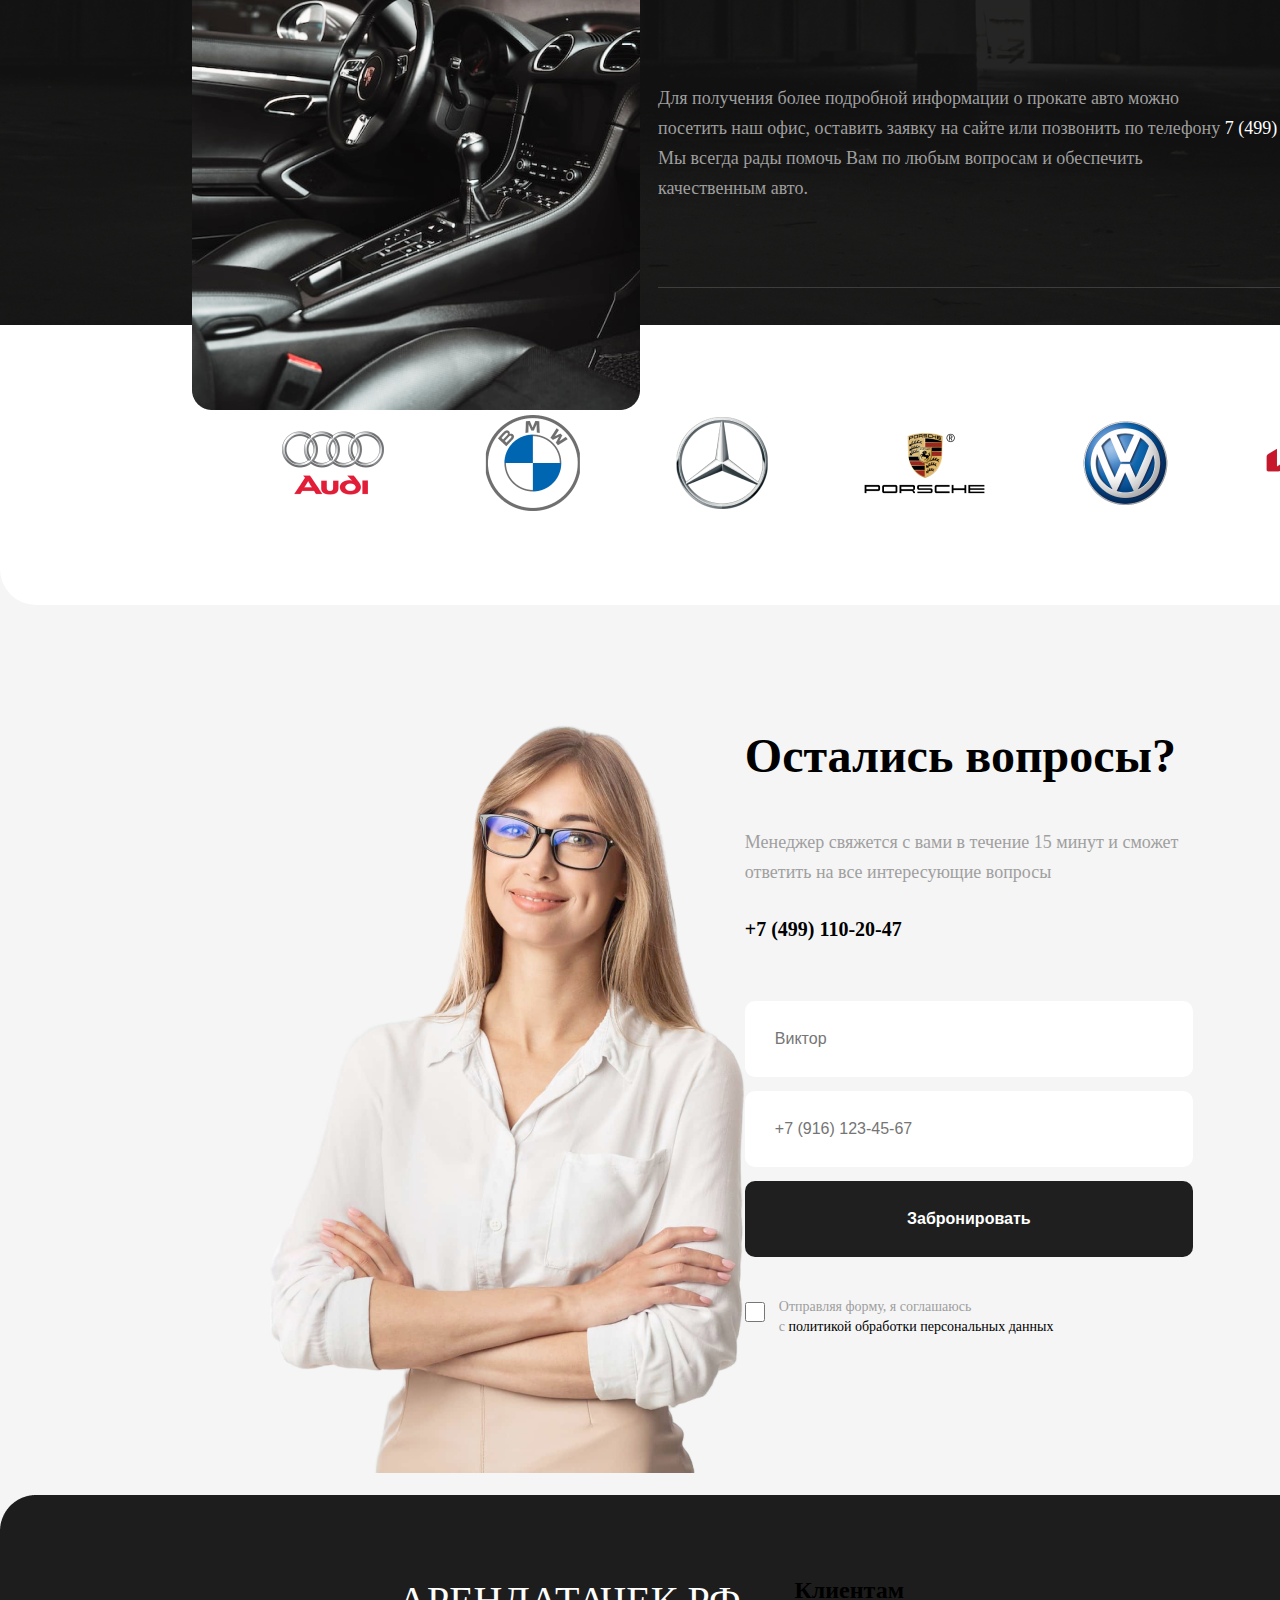
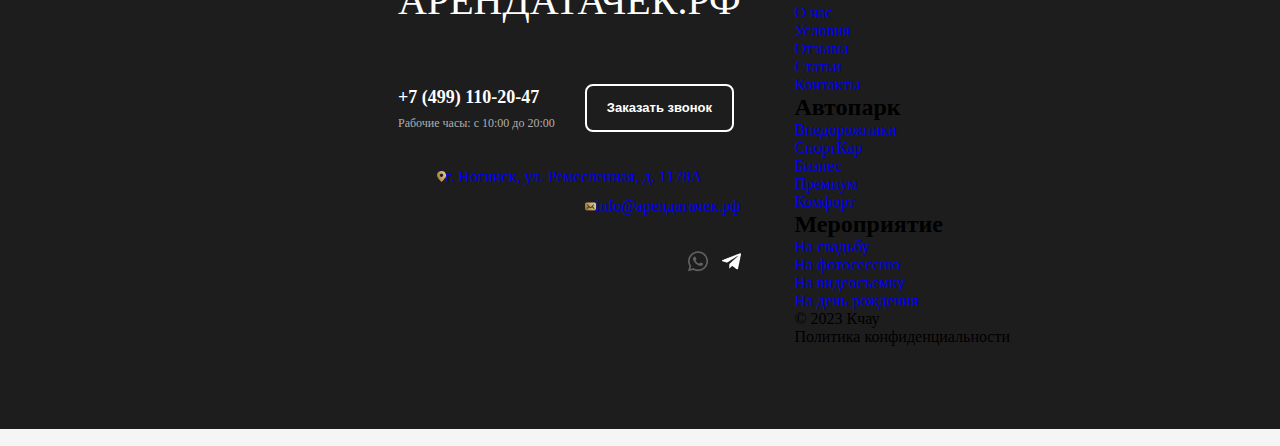
==== commit 5b6ffaa7: "29.01.2024" ====
--- a/index.html
+++ b/index.html
@@ -413,7 +413,7 @@
                                 <h2 class="title-slideAdv">Аренда авто для фотосессий</h2>
                                 <p class="subtext-slideAdv">Предоставляем аренду премиальных<br> автомобилей для фотосессий или видеосъемки</p>
                             </div>
-                            <a href="#" class="arrow-linkAdv"><img src="img/arrow-advSlide.png" alt="" class="img-arrowLink"></a>
+                            <a href="#" class="arrow-linkAdv"><img src="img/arrow-advSlide.png" alt="" class="img-arrowLinkAdv"></a>
                         </div>
                     </div>
                 </div>
@@ -487,6 +487,250 @@
         </div>
     </div>
 
+    <div class="ourServices_reasonsOrder-page">
+        <div class="wrapper-services_reasons">
+            <div class="ourServices-page">
+                <h1 class="title-services">Наши услуги</h1>
+                <div class="items-services">
+                    <div class="item-services">
+                        <div class="icon-services"><img src="img/item-service1.png" alt=""></div>
+                        <div class="infIcon-services">
+                            <p class="text-services">Доставляем авто в любую<br> точку Москвы</p>
+                            <a href="#" class="arrowLink-services"><img src="img/arrow-advSlide.png" alt="" class="img-arrowLink_Services"></a>
+                        </div>
+                    </div>
+                    <div class="item-services">
+                        <div class="icon-services"><img src="img/item-service2.png" alt=""></div>
+                        <div class="infIcon-services">
+                            <p class="text-services">Аренда авто с личным<br> водителем</p>
+                            <a href="#" class="arrowLink-services"><img src="img/arrow-advSlide.png" alt="" class="img-arrowLink_Services"></a>
+                        </div>
+                    </div>
+                    <div class="item-services">
+                        <div class="icon-services"><img src="img/item-service3.png" alt=""></div>
+                        <div class="infIcon-services">
+                            <p class="text-services">Водитель<br> на подмену</p>
+                            <a href="#" class="arrowLink-services"><img src="img/arrow-advSlide.png" alt="" class="img-arrowLink_Services"></a>
+                        </div>
+                    </div>
+                </div>
+            </div>
+            <div class="reasonsOrder-page">
+                <h1 class="title-reasonsOrder">6 причин заказать<br> аренду авто в<br> АрендаТачек</h1>
+                <div class="reasons-block">
+                    <div class="reasons-items">
+                        <div class="item-reasons">
+                            <div class="sidebar-reasons">
+                                <img src="img/insurance.png" alt="" class="icon-reasons">
+                            </div>
+                            <div class="aside-reasons">
+                                <h3 class="title-reasons">Страховка</h3>
+                                <p class="subtitle-reasons">Все наши автомобили застрахованы по ОСАГО И КАСКО</p>
+                            </div>
+                        </div>
+                        <div class="item-reasons">
+                            <div class="sidebar-reasons">
+                                <img src="img/price-policy.png" alt="" class="icon-reasons">
+                            </div>
+                            <div class="aside-reasons">
+                                <h3 class="title-reasons">Ценовая политика</h3>
+                                <p class="subtitle-reasons">Всегда доступные цены и приятные бонусы постоянным клиентам</p>
+                            </div>
+                        </div>
+                        <div class="item-reasons">
+                            <div class="sidebar-reasons">
+                                <img src="img/car-park.png" alt="" class="icon-reasons">
+                            </div>
+                            <div class="aside-reasons">
+                                <h3 class="title-reasons">Автопарк</h3>
+                                <p class="subtitle-reasons">Весь автопарк в отличном состоянии и всегда пополняется новыми моделями</p>
+                            </div>
+                        </div>
+                    </div>
+                    <div class="reasons-items">
+                        <div class="item-reasons">
+                            <div class="sidebar-reasons">
+                                <img src="img/price-policy.png" alt="" class="icon-reasons">
+                            </div>
+                            <div class="aside-reasons">
+                                <h3 class="title-reasons">Ценовая политика</h3>
+                                <p class="subtitle-reasons">Всегда доступные цены и приятные бонусы постоянным клиентам</p>
+                            </div>
+                        </div>
+                        <div class="item-reasons">
+                            <div class="sidebar-reasons">
+                                <img src="img/payment.png" alt="" class="icon-reasons">
+                            </div>
+                            <div class="aside-reasons">
+                                <h3 class="title-reasons">Оплата</h3>
+                                <p class="subtitle-reasons">Любая удобная для вас форма оплаты (нал/безнал, банковский перевод)</p>
+                            </div>
+                        </div>
+                        <div class="item-reasons">
+                            <div class="sidebar-reasons">
+                                <img src="img/speed.png" alt="" class="icon-reasons">
+                            </div>
+                            <div class="aside-reasons">
+                                <h3 class="title-reasons">Скорость</h3>
+                                <p class="subtitle-reasons">Оформление аренды любого авто в течении не более 15 минут</p>
+                            </div>
+                        </div>
+                    </div>
+                </div>
+            </div>
+        </div>
+    </div>
+
+    <div class="rental_infomation-page">
+        <div class="wrapper-rental_information">
+            <div class="different_budget">
+                <div class="text-different_budget">
+                    <h1 class="title-different_budget">Car hire in Dubai for<br> different budget</h1>
+                    <!-- <div class="img-different_budget"><img src="img/item-rental1.png" alt=""></div> -->
+                    <div class="subblock-different_budget">
+                        <h2 class="subtitle-defferent_budget">
+                            We guarantee that you get technically sound,<br> clean car with a full tank, comfortable interior.<br> Our staff will independently pick up the car at<br> the expiration of the rental term at the specified<br> location.
+                        </h2>
+                        <p class="comment-defferent_budget">
+                            We strive to make car rental in Dubai affordable for everyone. That's why you<br> can rent cars in our office:<br> Economy. Sedans and SUVs you can rent from 149 AED ($40) per<br> day.Comfort. Sports cars, vans, SUVs, sedans with comfortable saloon can<br> be rented from 219 AED ($59) per day.Premium. Premium SUVs and<br> prestigious convertibles can be rent from AED 439 ($119) per day.
+                        </p>
+                    </div>
+                </div>
+                <div class="icon-different_budget">
+                    <img src="img/item-rental1.png" alt="">
+                </div>
+            </div>
+            <div class="rental_in_Moscow">
+                <div class="icon-rental_in_Moscow">
+                    <img src="img/item-rental2.png" alt="">
+                </div>
+                <div class="text-rental_in_Moscow">
+                    <h1 class="title-rental_in_Moscow">Аренда машин<br> в Москве</h1>
+                    <h3 class="subtitle-rental_in_Moscow">Для получения более подробной информации о прокате авто можно<br> посетить наш офис, оставить заявку на сайте или позвонить по телефону <span style="color: white;">7 (499) 110-20-47</span><br> Мы всегда рады помочь Вам по любым вопросам и обеспечить<br> качественным авто.</h3>
+                    <div class="hr-rental_in_Moscow"></div>
+                    <div class="information-rental_in_Moscow">
+                        <div class="item-rental_in_Moscow">
+                            <div class="numberItem-rental_in_Moscow"><img src="img/item-rental_in_Moscow1.png" alt=""></div>
+                            <p class="text-rental_in_Moscow">Более 8 лет на рынке <br>проката авто</p>
+                        </div>
+                        <div class="item-rental_in_Moscow">
+                            <div class="numberItem-rental_in_Moscow"><img src="img/item-rental_in_Moscow2.png" alt=""></div>
+                            <p class="text-rental_in_Moscow">>24 премиальных и <br>эксклюзивных моделей</p>
+                        </div>
+                        <div class="item-rental_in_Moscow">
+                            <div class="numberItem-rental_in_Moscow"><img src="img/item-rental_in_Moscow3.png" alt=""></div>
+                            <p class="text-rental_in_Moscow">Автопарк стоимостью<br> более 250 млн. рублей</p>
+                        </div>
+                    </div>
+                </div>
+            </div>
+        </div>
+    </div>
+    <div class="footer-rental">
+        <div class="wrapper-footer_rental">
+            <div class="items-footer_rental">
+                <div class="item-footer_rental"><img src="img/item-audi.png" alt=""></div>
+                <div class="item-footer_rental"><img src="img/item-bmw.png" alt=""></div>
+                <div class="item-footer_rental"><img src="img/item-mercedes.png" alt=""></div>
+                <div class="item-footer_rental"><img src="img/item-porshe.png" alt=""></div>
+                <div class="item-footer_rental"><img src="img/item-volkswagen.png" alt=""></div>
+                <div class="item-footer_rental"><img src="img/item-kia.png" alt=""></div>
+                <div class="item-footer_rental"><img src="img/item-ford.png" alt=""></div>
+            </div>
+        </div>
+    </div>
+
+    <div class="questions-page">
+        <div class="wrapper-questions">
+            <div class="sidebar-questions"><img src="img/item-questions.png" alt=""></div>
+            <div class="aside-questions">
+                <h1 class="title-questions">Остались вопросы?</h1>
+                <div class="subblock-questions">
+                    <p class="text-questions">Менеджер свяжется с вами в течение 15 минут и сможет<br> ответить на все интересующие вопросы</p>
+                    <p class="number-questions">+7 (499) 110-20-47</p>
+                </div>
+                <div class="form-questions">
+                    <div class="inp-questions">
+                        <input type="text" name="name" placeholder="Виктор">
+                        <input type="tel" name="phone" placeholder="+7 (916) 123-45-67">
+                        <form action="#">
+                            <button class="btn-questions">Забронировать</button>
+                        </form>
+                    </div>
+                    <div class="agreement-questions">
+                        <input type="checkbox" class="checkbox-questions">
+                        <p class="text-agreement_questions">Отправляя форму, я соглашаюсь<br> с <span style="color: black;">политикой обработки персональных данных</span></p>
+                    </div>
+                </div>
+            </div>
+        </div>
+    </div>
+
+    <footer class="footer-page">
+        <div class="wrapper-footer">
+            <div class="link-footer">
+                <h1 class="titleLink-footer">АРЕНДАТАЧЕК.РФ</h1>
+                <div class="subblockLink-footer">
+                    <div class="schedule_btn-footer">
+                        <div class="schedule-footer">
+                            <h3 class="phone-footer">+7 (499) 110-20-47</h3>
+                            <p class="hoursWork-footer">Рабочие часы: с 10:00 до 20:00</p>
+                        </div>
+                        <form action="#">
+                            <button class="btn-footer">Заказать звонок</button>
+                        </form>
+                    </div>
+                    <div class="adress_mail-footer">
+                        <div><a href="#" class="adress-footer"><img src="img/location.png" alt="">г. Ногинск, ул. Ремесленная, д. 1178А</a></div>
+                        <div><a href="#" class="mail-footer"><img src="img/mail.png" alt="">info@арендатачек.рф</a></div>
+                    </div>
+                    <div class="iconsLink-footer">
+                        <a href="#"><img src="img/whatsapp-footer.png" alt=""></a>
+                        <a href="#"><img src="img/telegram-footer.png" alt=""></a>
+                    </div>
+                </div>
+            </div>
+            <div class="menu-footer">
+                <div class="section-footer">
+                    <div class="block_menu-footer">
+                        <h2 class="titleLink_menu">Клиентам</h2>
+                        <ul class="links_menu-footer">
+                            <li class="link-menu_footer"><a href="#">О нас</a></li>
+                            <li class="link-menu_footer"><a href="#">Условия</a></li>
+                            <li class="link-menu_footer"><a href="#">Отзывы</a></li>
+                            <li class="link-menu_footer"><a href="#">Статьи</a></li>
+                            <li class="link-menu_footer"><a href="#">Контакты</a></li>
+                        </ul>
+                    </div>
+                    <div class="block_menu-footer">
+                        <h2 class="titleLink_menu">Автопарк</h2>
+                        <ul class="links_menu-footer">
+                            <li class="link-menu_footer"><a href="#">Внедорожники</a></li>
+                            <li class="link-menu_footer"><a href="#">СпортКар</a></li>
+                            <li class="link-menu_footer"><a href="#">Бизнес</a></li>
+                            <li class="link-menu_footer"><a href="#">Премиум</a></li>
+                            <li class="link-menu_footer"><a href="#">Комфорт</a></li>
+                        </ul>
+                    </div>
+                    <div class="block_menu-footer">
+                        <h2 class="titleLink_menu">Мероприятие</h2>
+                        <ul class="links_menu-footer">
+                            <li class="link-menu_footer"><a href="#">На свадьбу</a></li>
+                            <li class="link-menu_footer"><a href="#">На фотосессию</a></li>
+                            <li class="link-menu_footer"><a href="#">На видеосъемку</a></li>
+                            <li class="link-menu_footer"><a href="#">На день рождения</a></li>
+                        </ul>
+                    </div>
+                </div>
+                <div class="hr_menu-footer"></div>
+                <div class="comment-footer">
+                    <p>© 2023 Кчау</p>
+                    <p>Политика конфиденциальности</p>
+                </div>
+            </div>
+        </div>
+    </footer>
+
 </body>
 
 </html>--- a/css/style.css
+++ b/css/style.css
@@ -104,11 +104,6 @@
   margin: 0 auto;
   display: flex;
   justify-content: center;
-}
-
-.wrapper-main {
-  margin: 0 auto;
-  width: 1860px;
   height: 1100px;
   border-end-end-radius: 36px;
   background-image: url(../img/fon1.png);
@@ -479,15 +474,16 @@
 }
 
 .reservation-page {
-  width: 1860px;
+  position: relative;
+  margin: 0 auto;
+  display: flex;
+  justify-content: center;
+  align-items: center;
   height: 764px;
-  margin: 0 auto;
-  display: flex;
-  align-items: center;
+  border-end-end-radius: 36px;
   background-image: url(../img/fon2.png);
+  background-position: top;
   background-repeat: no-repeat;
-  background-position: center;
-  background-size: cover;
 }
 
 .wrapper-reservation {
@@ -708,15 +704,14 @@
 }
 
 .promotions-page {
-  width: 1860px;
+  position: relative;
   height: 820px;
   margin: 0 auto;
   display: flex;
   align-items: center;
   background-image: url(../img/fon3.png);
+  background-position: top;
   background-repeat: no-repeat;
-  background-position: center;
-  background-size: cover;
 }
 
 .wrapper-promotions {
@@ -856,4 +851,441 @@
   display: flex;
   justify-content: space-between;
   align-items: center;
+}
+
+.wrapper-services_reasons {
+  margin: 0 auto;
+  margin-top: 120px;
+  margin-bottom: 120px;
+  width: 1320px;
+  height: 1530px;
+  display: flex;
+  flex-direction: column;
+  justify-content: space-between;
+}
+
+.ourServices-page {
+  width: 100%;
+  height: 760px;
+  display: flex;
+  flex-direction: column;
+  justify-content: space-between;
+}
+
+.title-services {
+  font-size: 48px;
+  font-weight: bold;
+  line-height: 62px;
+}
+
+.items-services {
+  display: flex;
+  justify-content: space-between;
+}
+
+.item-services {
+  width: 424px;
+  height: 638px;
+  display: flex;
+  flex-direction: column;
+  justify-content: space-evenly;
+}
+
+.infIcon-services {
+  width: 364px;
+  height: 56px;
+  display: flex;
+  justify-content: space-between;
+  align-items: center;
+}
+
+.text-services {
+  font-size: 20px;
+  font-weight: bold;
+  line-height: 28px;
+}
+
+.arrowLink-services {
+  width: 54px;
+  height: 54px;
+  border: 2px solid rgba(0, 0, 0, 0.06);
+  border-radius: 50%;
+  display: flex;
+  justify-content: center;
+  align-items: center;
+}
+
+.reasonsOrder-page {
+  width: 1131px;
+  height: 650px;
+}
+
+.title-reasonsOrder {
+  font-size: 48px;
+  font-weight: bold;
+  line-height: 62px;
+}
+
+.reasons-block {
+  display: flex;
+  justify-content: space-between;
+}
+
+.reasons-items {
+  height: 456px;
+  display: flex;
+  flex-direction: column;
+  justify-content: space-between;
+}
+
+.item-reasons {
+  width: 459px;
+  display: flex;
+  justify-content: space-between;
+}
+
+.sidebar-reasons {
+  width: 112px;
+  height: 112px;
+  display: flex;
+  justify-content: center;
+  align-items: center;
+  background: white;
+  border-radius: 20px;
+}
+
+.aside-reasons {
+  width: 307px;
+  height: 95px;
+  display: flex;
+  flex-direction: column;
+  justify-content: space-between;
+}
+
+.title-reasons {
+  font-size: 20px;
+  font-weight: bold;
+  line-height: 28px;
+}
+
+.subtitle-reasons {
+  font-size: 16px;
+  font-weight: 500;
+  line-height: 26px;
+  color: #989898;
+}
+
+.rental_infomation-page {
+  padding-top: 120px;
+  padding-bottom: 120px;
+  height: 1460px;
+  width: 100%;
+  margin: 0 auto;
+  background-image: url(../img/fon4.png);
+  background-position: center;
+  background-repeat: no-repeat;
+}
+
+.wrapper-rental_information {
+  margin: 0 auto;
+  width: 70%;
+  height: 100%;
+  display: flex;
+  flex-direction: column;
+  justify-content: space-between;
+}
+
+.different_budget {
+  display: flex;
+  justify-content: space-between;
+}
+
+.different_budget {
+  display: flex;
+  justify-content: space-between;
+}
+
+.text-different_budget {
+  display: flex;
+  flex-direction: column;
+  justify-content: space-between;
+}
+
+.title-different_budget {
+  font-size: 48px;
+  font-weight: bold;
+  line-height: 62px;
+  color: white;
+}
+
+.subblock-different_budget {
+  height: 70%;
+  display: flex;
+  flex-direction: column;
+  justify-content: space-between;
+}
+
+.subtitle-defferent_budget {
+  font-size: 28px;
+  font-weight: 600;
+  line-height: 38px;
+  color: white;
+}
+
+.comment-defferent_budget {
+  font-size: 18px;
+  font-weight: 500;
+  line-height: 30px;
+  color: #9F9F9F;
+}
+
+.rental_in_Moscow {
+  display: flex;
+  justify-content: space-between;
+}
+
+.text-rental_in_Moscow {
+  display: flex;
+  flex-direction: column;
+  justify-content: space-between;
+}
+
+.title-rental_in_Moscow {
+  font-size: 48px;
+  font-weight: bold;
+  line-height: 62px;
+  color: white;
+}
+
+.subtitle-rental_in_Moscow {
+  font-size: 18px;
+  font-weight: 500;
+  line-height: 30px;
+  color: #9F9F9F;
+}
+
+.hr-rental_in_Moscow {
+  height: 1px;
+  width: 100%;
+  background: rgba(255, 255, 255, 0.16);
+}
+
+.information-rental_in_Moscow {
+  display: flex;
+  justify-content: space-between;
+  width: 748px;
+}
+
+.item-rental_in_Moscow {
+  display: flex;
+}
+
+.text-rental_in_Moscow {
+  font-size: 13px;
+  font-weight: bold;
+  line-height: 24px;
+  color: white;
+  margin-left: 18px;
+  margin-top: -7px;
+}
+
+.footer-rental {
+  margin: 0 auto;
+  background: white;
+  width: 1855px;
+  height: 280px;
+  border-radius: 0px 0px 36px 36px;
+}
+
+.wrapper-footer_rental {
+  display: grid;
+  align-items: center;
+  margin: 0 auto;
+  height: 100%;
+  width: 70%;
+}
+
+.items-footer_rental {
+  display: flex;
+  justify-content: space-between;
+  align-items: center;
+}
+
+.wrapper-questions {
+  margin: 0 auto;
+  margin-top: 120px;
+  width: 58%;
+  display: flex;
+  justify-content: space-between;
+}
+
+.title-questions {
+  font-size: 48px;
+  font-weight: bold;
+  line-height: 62px;
+}
+
+.subblock-questions {
+  margin-top: 40px;
+  margin-bottom: 60px;
+  display: grid;
+  gap: 30px;
+}
+
+.text-questions {
+  font-size: 18px;
+  font-weight: 500;
+  line-height: 30px;
+  color: #9F9F9F;
+}
+
+.number-questions {
+  font-size: 20px;
+  font-weight: bold;
+  line-height: 24px;
+}
+
+.form-questions {
+  display: grid;
+  gap: 40px;
+}
+
+.inp-questions {
+  width: 448px;
+  display: flex;
+  gap: 14px;
+  flex-direction: column;
+  justify-content: space-between;
+}
+.inp-questions input {
+  height: 76px;
+  padding: 28px 30px;
+  border-radius: 10px;
+  border: none;
+  outline: none;
+  font-size: 16px;
+  font-weight: 500;
+  line-height: 20px;
+}
+
+.btn-questions {
+  height: 76px;
+  width: 100%;
+  border: none;
+  font-size: 16px;
+  font-weight: bold;
+  line-height: 20px;
+  border-radius: 10px;
+  background: #1F1F1F;
+  color: white;
+}
+
+.agreement-questions {
+  display: flex;
+  gap: 14px;
+}
+
+.checkbox-questions {
+  width: 20px;
+  height: 20px;
+  border-radius: 5px;
+  margin-top: 5px;
+}
+
+.text-agreement_questions {
+  font-size: 14px;
+  font-weight: 500;
+  line-height: 20px;
+  color: #9e9e9e;
+}
+
+.footer-page {
+  position: relative;
+  height: 534p;
+  margin: 0 auto;
+  background-image: url(../img/fon5.png);
+  background-position: left;
+  background-repeat: no-repeat;
+}
+
+.wrapper-footer {
+  position: relative;
+  padding: 100px 270px;
+  display: flex;
+  justify-content: space-between;
+  width: 90%;
+  margin-left: auto;
+}
+
+.link-footer {
+  display: flex;
+  flex-direction: column;
+  gap: 60px;
+}
+
+.titleLink-footer {
+  color: white;
+  font-size: 40px;
+  font-weight: 400;
+}
+
+.schedule_btn-footer {
+  display: flex;
+  align-items: center;
+  gap: 30px;
+}
+
+.schedule-footer {
+  display: grid;
+  gap: 10px;
+}
+
+.phone-footer {
+  font-size: 18px;
+  font-weight: bold;
+  line-height: 20px;
+  color: white;
+}
+
+.hoursWork-footer {
+  font-size: 12px;
+  font-weight: 500;
+  line-height: 12px;
+  color: #AFAFAF;
+}
+
+.btn-footer {
+  font-size: 13px;
+  font-weight: bold;
+  line-height: 20px;
+  background: none;
+  color: white;
+  border: 2px solid white;
+  border-radius: 8px;
+  padding: 12px 20px;
+}
+
+.adress_mail-footer {
+  display: flex;
+  flex-direction: column;
+  gap: 11px;
+  margin: 36px 0;
+}
+
+.adress-footer {
+  text-align: center;
+  width: 100%;
+  float: right;
+}
+
+.mail-footer {
+  float: right;
+}
+
+.iconsLink-footer {
+  width: 53px;
+  display: flex;
+  justify-content: space-between;
+  align-items: center;
+  float: right;
 }/*# sourceMappingURL=style.css.map */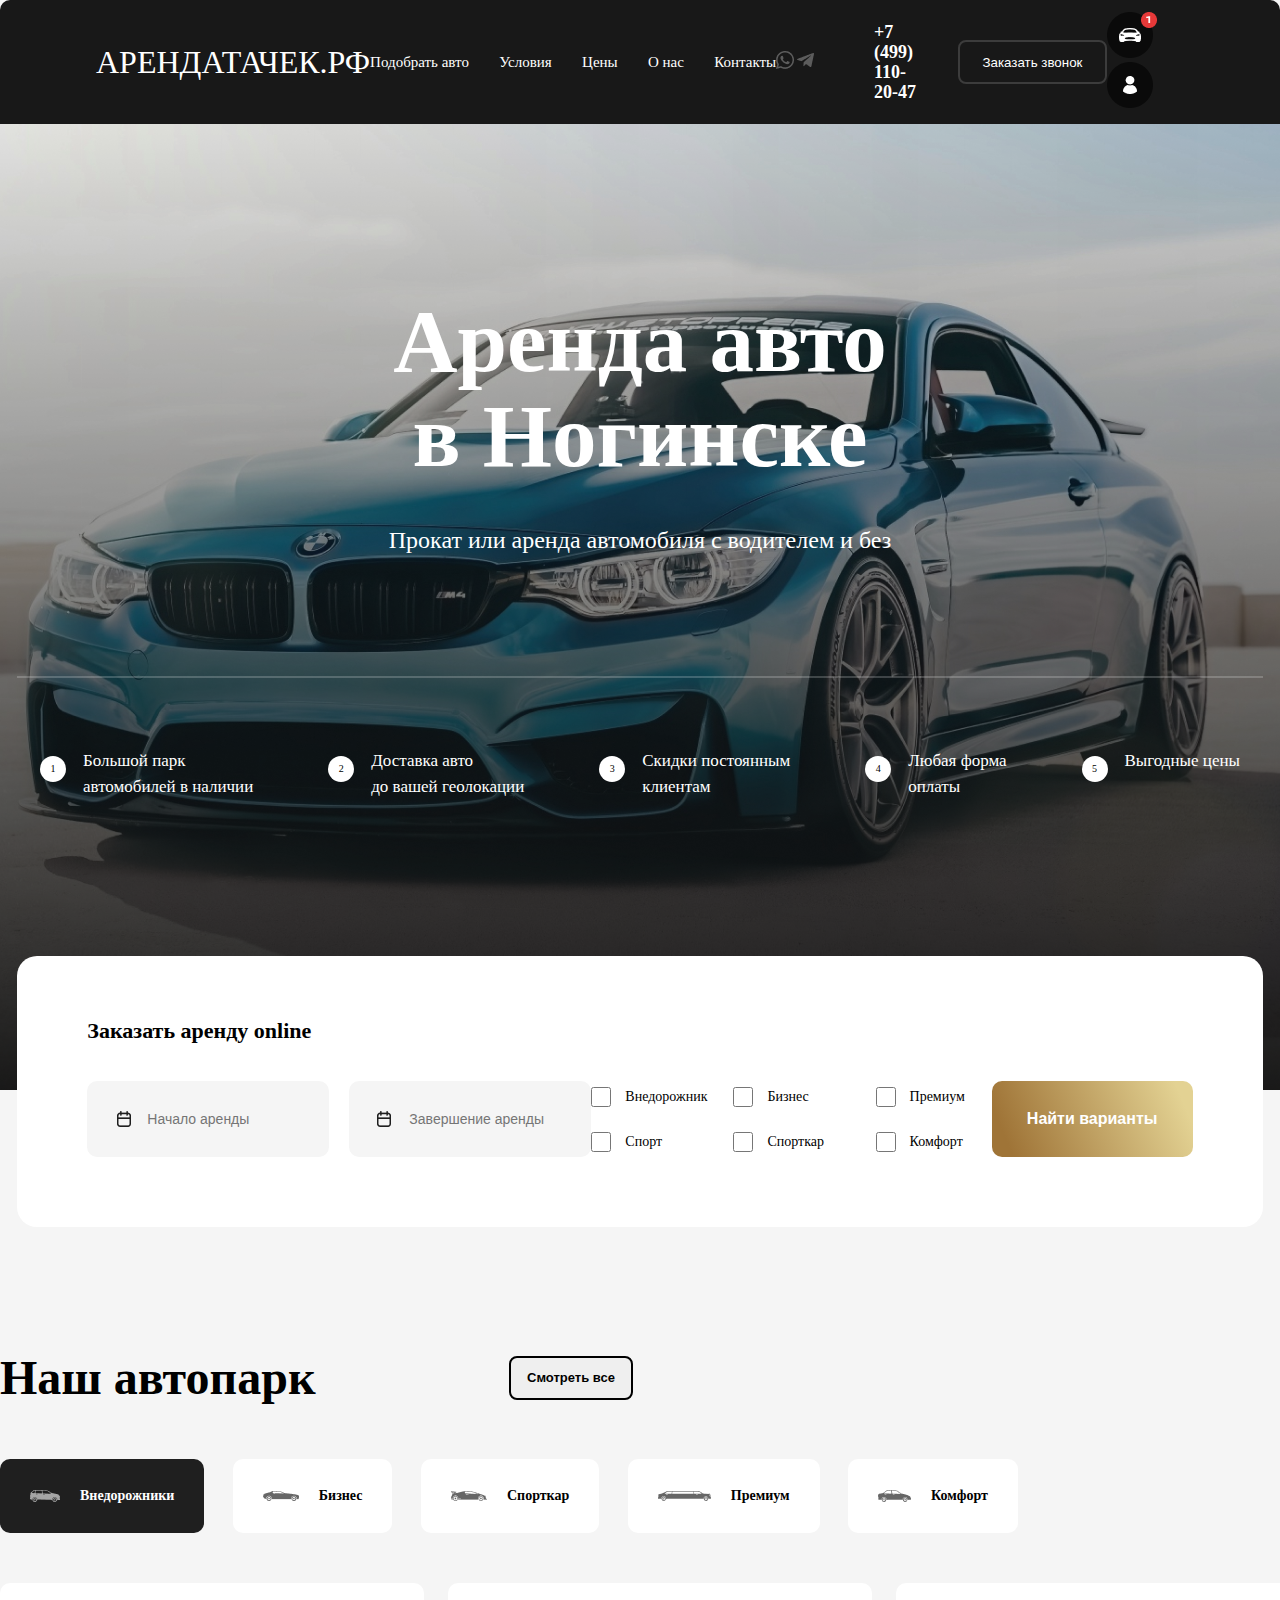
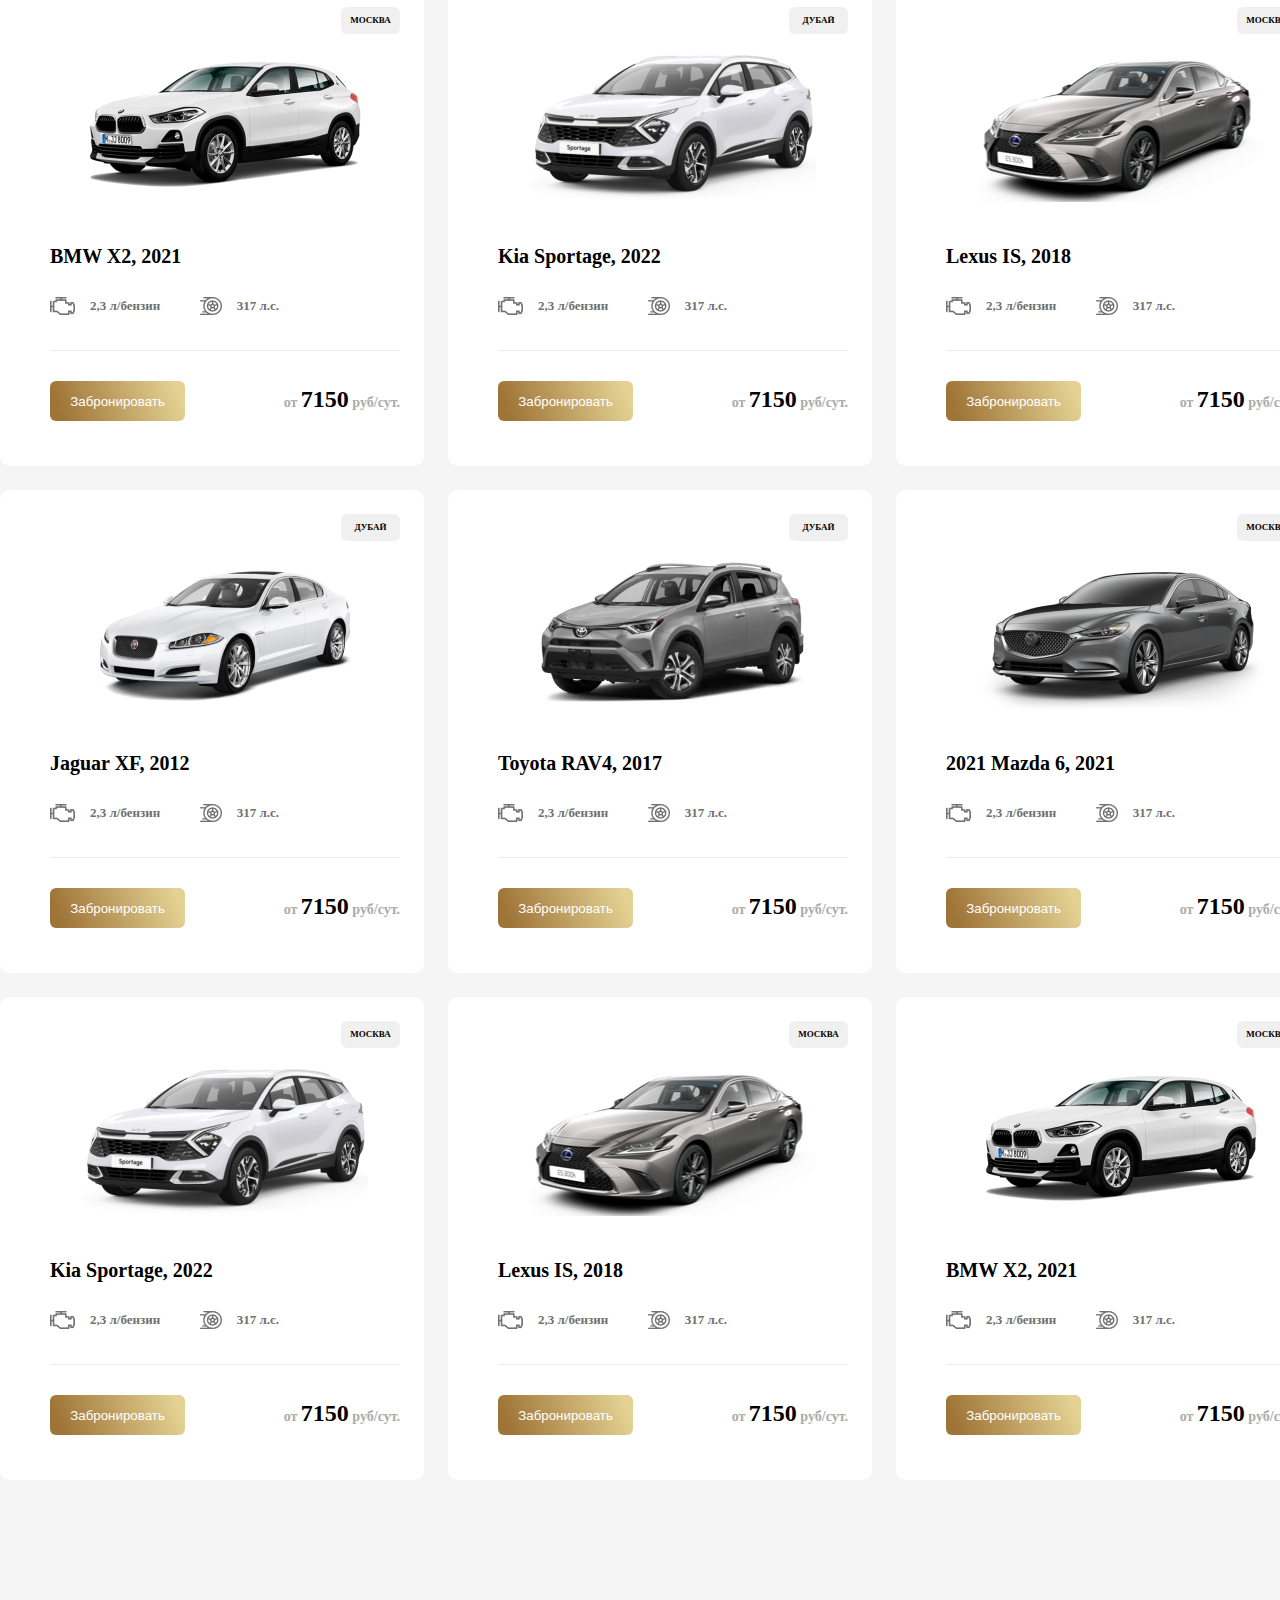
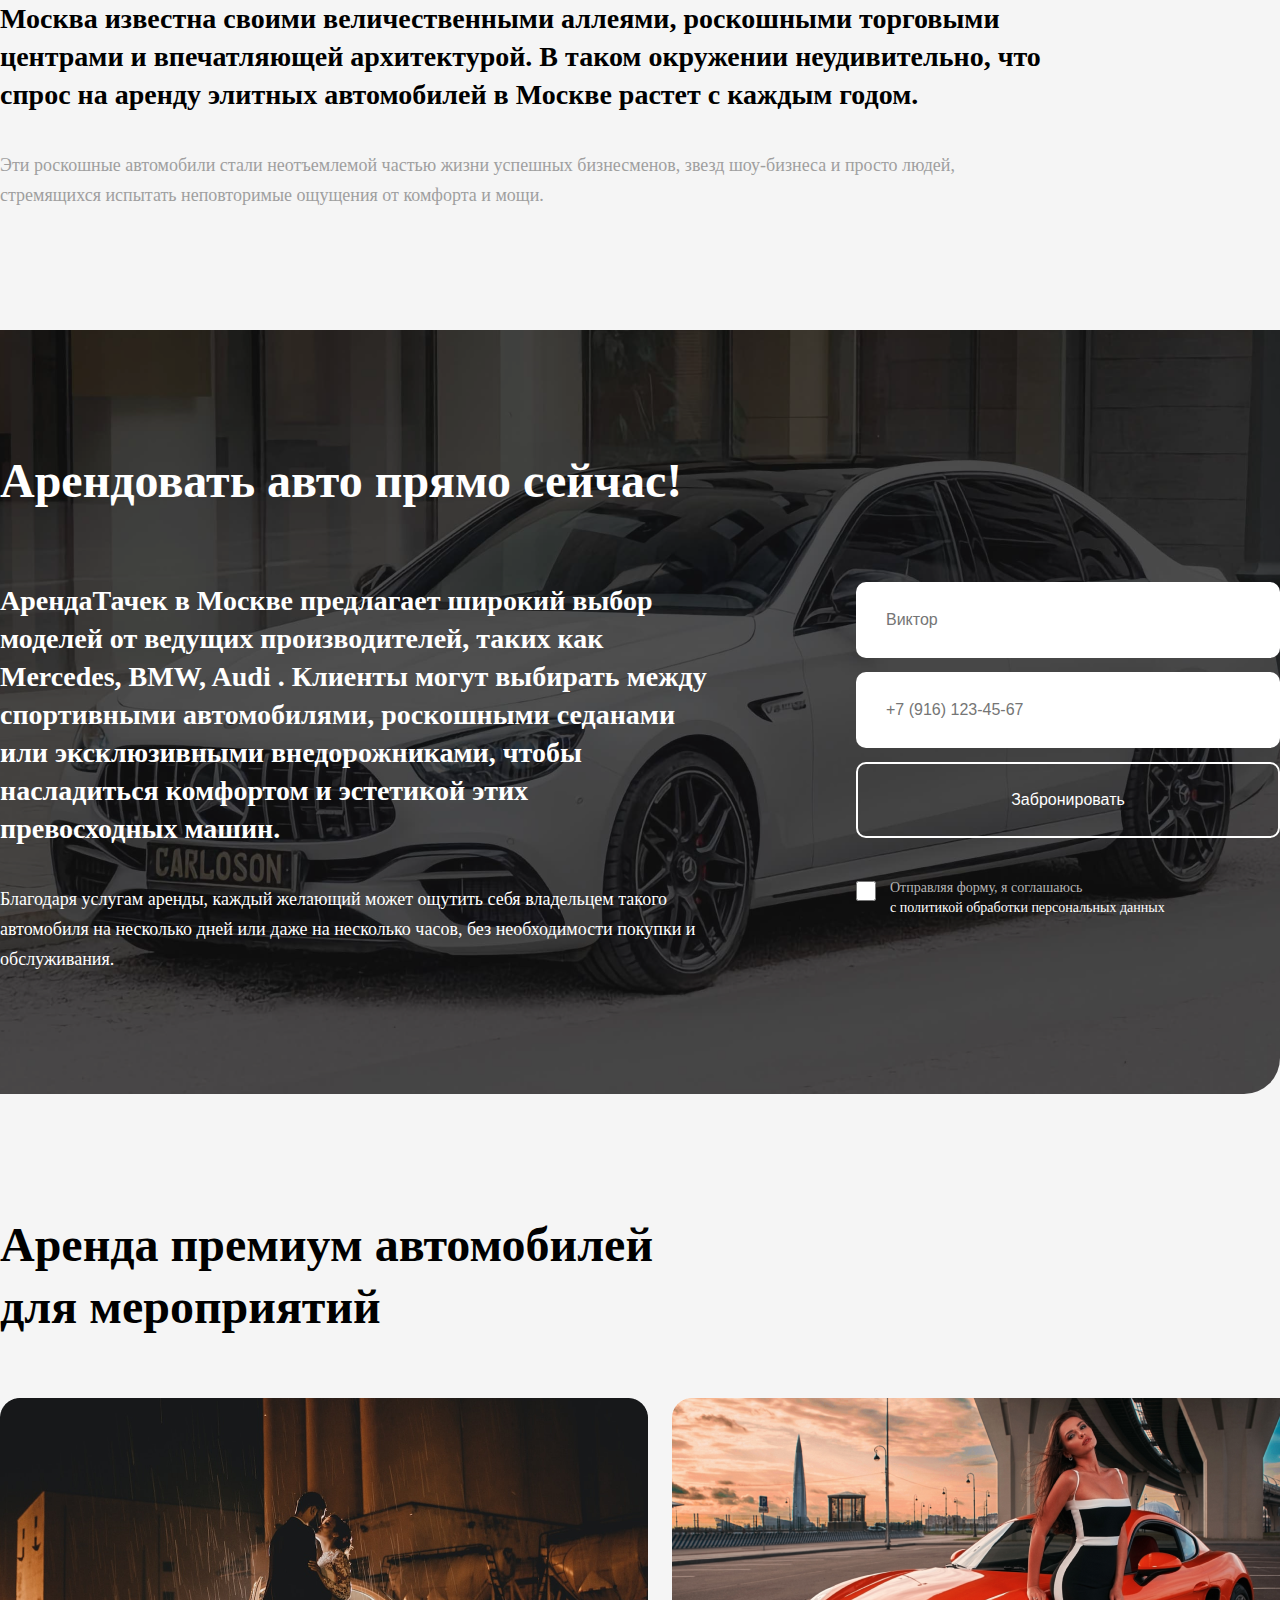
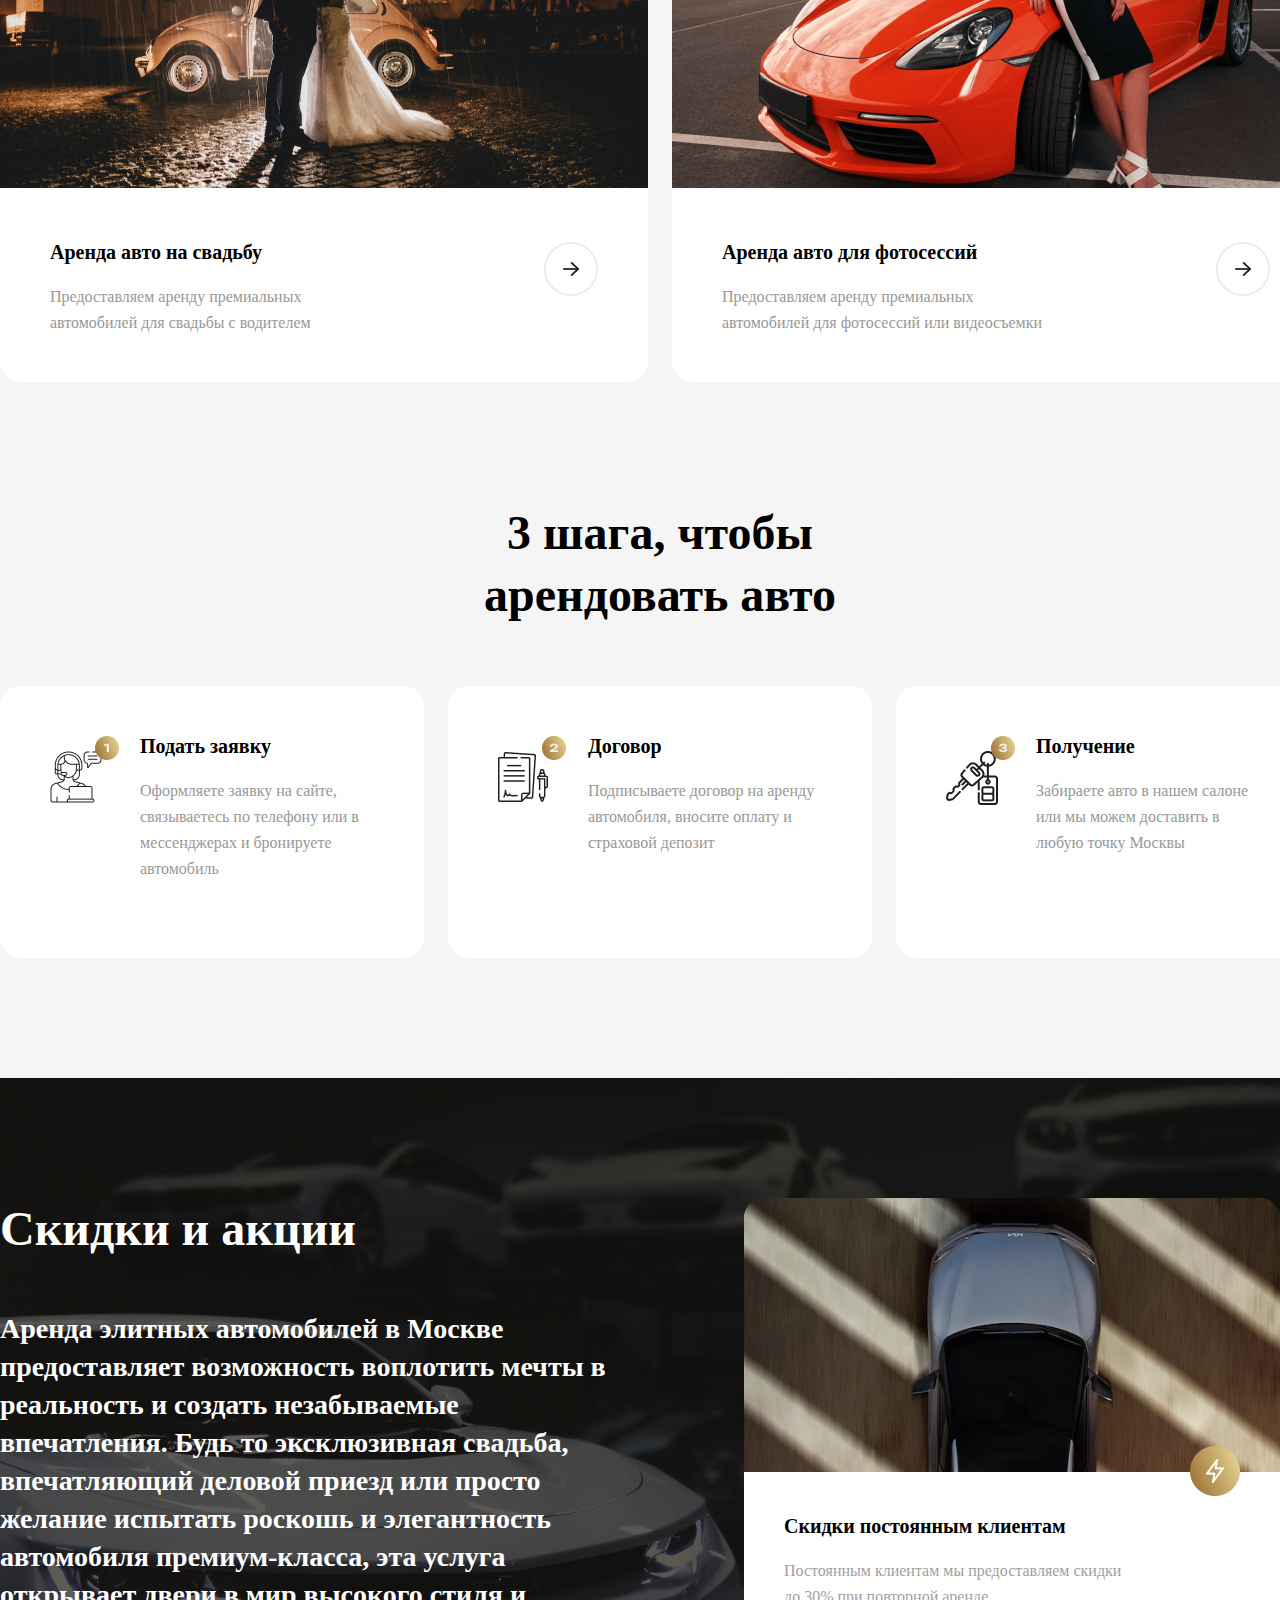
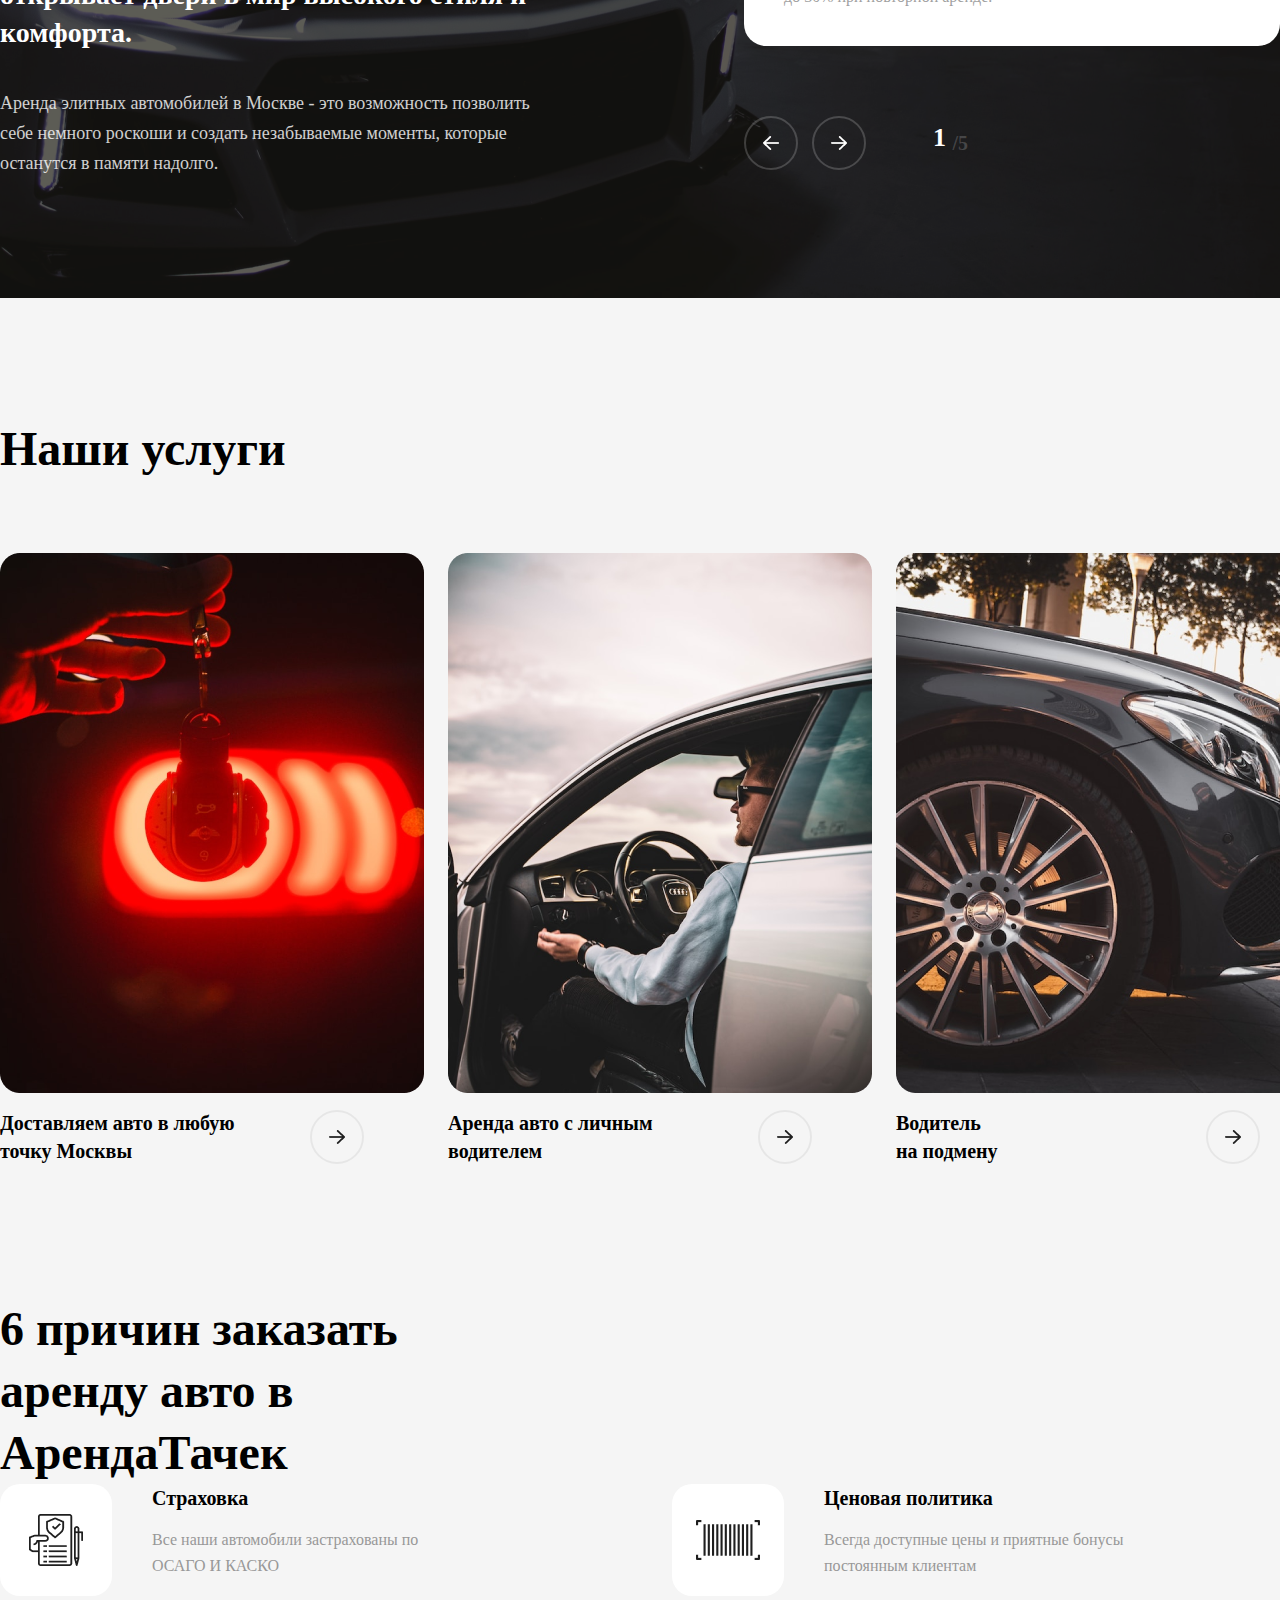
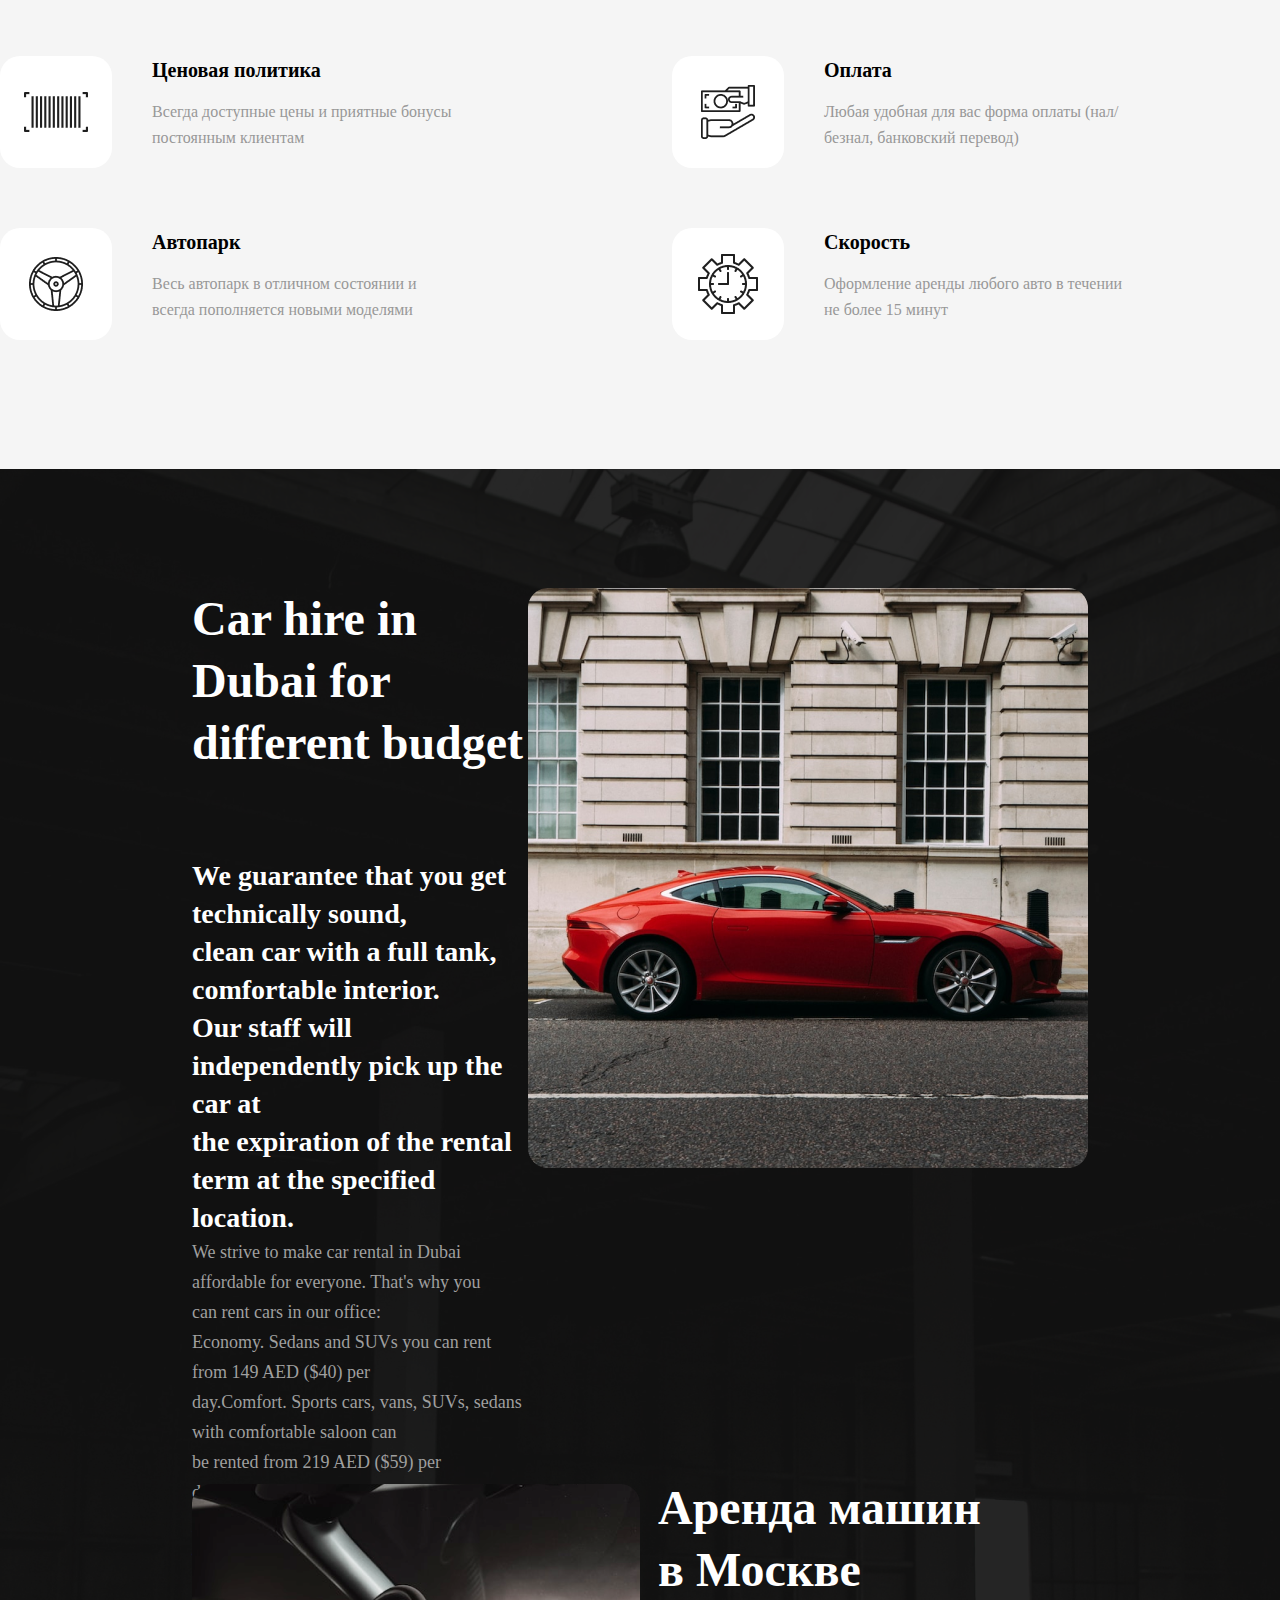
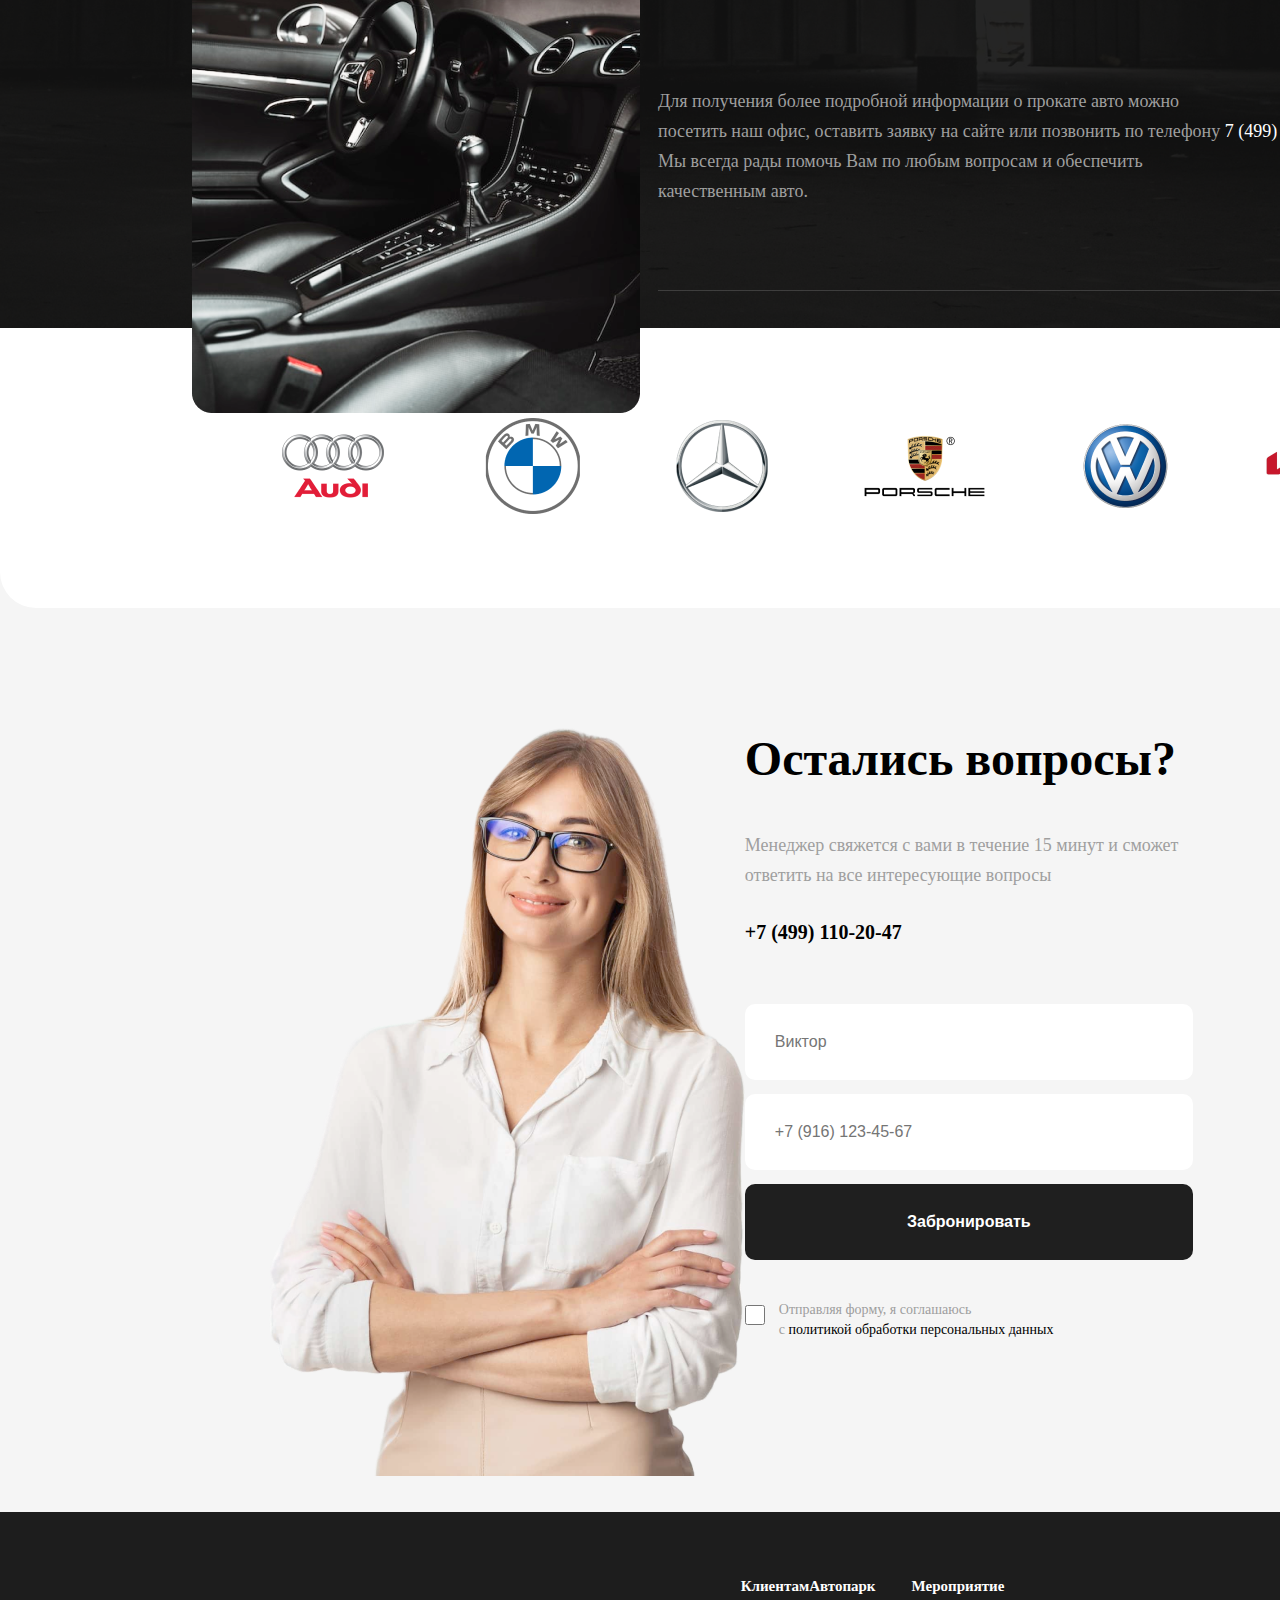
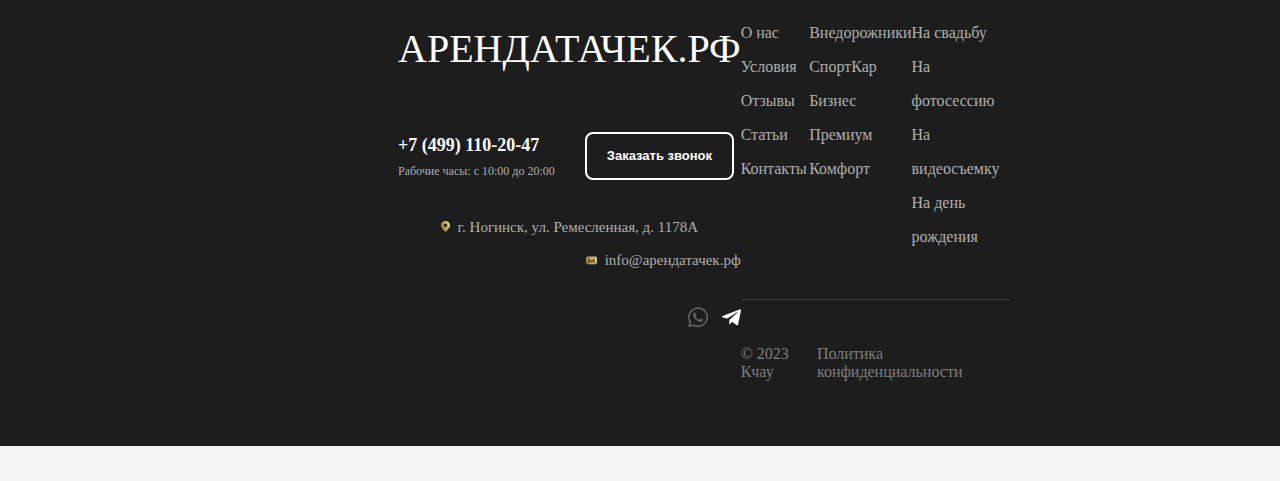
==== commit d5f62850: "30.01.2024" ====
--- a/index.html
+++ b/index.html
@@ -18,7 +18,7 @@
         <div class="wrapper-header">
             <ul class="menu">
                 <li>
-                    <a href="#" class="logo-item">АРЕНДАТАЧЕК.РФ</a>
+                    <a href="#" class="logo-item">АРЕНДА<br class="display_none">ТАЧЕК.РФ</a>
                 </li>
                 <li class="catalog">
                     <a href="#" class="menu-item">Подобрать авто</a>
@@ -40,18 +40,24 @@
                     </div>
                 </li>
                 <li class="item-link">
-                    <a href="#"><img src="img/avto-item.png" alt=""></a>
-                    <a href="#"><img src="img/contact-item.png" alt=""></a>
-                </li>
+                    <div class="item-linkformMini">
+                        <a href="#"><img class="itemLink-img" src="img/avto-item.png" alt=""><img class="display_none" src="img/avto-itemMini.png" alt=""></a>
+                        <a href="#"><img class="itemLink-img" src="img/contact-item.png" alt=""><img class="display_none" src="img/contact-itemMIni.png" alt=""></a>
+                    </div>
+                    <a class="display_none icon-menu" href="#"><img src="img/icon-menu.png" alt=""></a>
+                </li>
+
             </ul>
         </div>
     </header>
 
     <div class="main-page">
         <div class="wrapper-main">
-            <h1 class="title-main">Аренда авто <br> в Ногинске</h1>
-            <p class="subtitle-main">Прокат или аренда автомобиля с водителем и без</p>
-            <div class="hr-main"></div>
+            <div class="title_block-main">
+                <h1 class="title-main">Аренда авто <br> в Ногинске</h1>
+                <p class="subtitle-main">Прокат или аренда<br class="display_none"> автомобиля с водителем и без</p>
+                <div class="hr-main"></div>
+            </div>
             <ul class="menu-listMain">
                 <li>
                     <p class="number-list">1</p>
@@ -124,29 +130,29 @@
     <div class="product-page">
         <div class="wrapper-product">
             <div class="title-product">
-                <h1>Наш автопарк</h1>
+                <h1>Наш<br class="display_none"> автопарк</h1>
                 <form action="#">
                     <button class="btn-product">Смотреть все</button>
                 </form>
             </div>
             <div class="category-product">
-                <div class="categoty-linkProduct width-itemProduct1 active-linkProduct">
+                <div class="categoty-linkProduct active-linkProduct">
                     <img src="img/item-category1.png" alt="">
                     <p>Внедорожники</p>
                 </div>
-                <div class="categoty-linkProduct width-itemProduct2">
+                <div class="categoty-linkProduct">
                     <img src="img/item-category2.png" alt="">
                     <p>Бизнес</p>
                 </div>
-                <div class="categoty-linkProduct width-itemProduct3">
+                <div class="categoty-linkProduct">
                     <img src="img/item-category3.png" alt="">
                     <p>Спорткар</p>
                 </div>
-                <div class="categoty-linkProduct width-itemProduct4">
+                <div class="categoty-linkProduct">
                     <img src="img/item-category4.png" alt="">
                     <p>Премиум</p>
                 </div>
-                <div class="categoty-linkProduct width-itemProduct5">
+                <div class="categoty-linkProduct">
                     <img src="img/item-category5.png" alt="">
                     <p>Комфорт</p>
                 </div>
--- a/css/style.css
+++ b/css/style.css
@@ -29,7 +29,7 @@
 }
 
 .wrapper-header {
-  width: 1800px;
+  width: 85%;
   height: 100%;
   margin: 0 auto;
 }
@@ -104,7 +104,7 @@
   margin: 0 auto;
   display: flex;
   justify-content: center;
-  height: 1100px;
+  height: 100%;
   border-end-end-radius: 36px;
   background-image: url(../img/fon1.png);
   background-position: top;
@@ -132,7 +132,7 @@
 
 .hr-main {
   margin: 0 auto;
-  width: 1320px;
+  width: 100%;
   height: 2px;
   background: rgba(255, 255, 255, 0.2);
 }
@@ -154,6 +154,7 @@
   justify-content: center;
   align-items: center;
   margin-right: 17px;
+  margin-top: 8px;
   width: 26px;
   height: 26px;
   background: #FFF;
@@ -174,7 +175,7 @@
   display: flex;
   flex-direction: column;
   justify-content: space-between;
-  width: 1320px;
+  width: 100%;
   height: 271px;
   margin: 0 auto;
   background: #FFF;
@@ -247,6 +248,12 @@
   height: 20px;
 }
 
+.text-elementAplication {
+  font-size: 14px;
+  font-weight: 500;
+  line-height: 20px;
+}
+
 .btn-aplication {
   width: 201px;
   height: 76px;
@@ -260,10 +267,6 @@
 }
 
 .product-page {
-  display: block;
-}
-
-.product-page {
   margin: 120px 0;
 }
 
@@ -316,6 +319,9 @@
   background: white;
   cursor: pointer;
 }
+.categoty-linkProduct img {
+  margin-right: 20px;
+}
 
 .categoty-linkProduct:hover {
   background: #EAEAEA;
@@ -325,26 +331,6 @@
 .active-linkProduct {
   background: #1F1F1F;
   color: white;
-}
-
-.width-itemProduct1 {
-  width: 217px;
-}
-
-.width-itemProduct2 {
-  width: 166px;
-}
-
-.width-itemProduct3 {
-  width: 184px;
-}
-
-.width-itemProduct4 {
-  width: 197px;
-}
-
-.width-itemProduct5 {
-  width: 174px;
 }
 
 .items-product {
@@ -1203,8 +1189,9 @@
   position: relative;
   height: 534p;
   margin: 0 auto;
+  margin-top: -4px;
   background-image: url(../img/fon5.png);
-  background-position: left;
+  background-position: center;
   background-repeat: no-repeat;
 }
 
@@ -1213,6 +1200,7 @@
   padding: 100px 270px;
   display: flex;
   justify-content: space-between;
+  align-items: center;
   width: 90%;
   margin-left: auto;
 }
@@ -1270,6 +1258,19 @@
   flex-direction: column;
   gap: 11px;
   margin: 36px 0;
+  font-size: 15px;
+  font-weight: 500;
+  line-height: 22px;
+}
+.adress_mail-footer a {
+  color: #AFAFAF;
+}
+.adress_mail-footer img {
+  margin-right: 8px;
+}
+
+.adress_mail-footer a:hover {
+  color: white;
 }
 
 .adress-footer {
@@ -1288,4 +1289,220 @@
   justify-content: space-between;
   align-items: center;
   float: right;
+}
+
+.menu-footer {
+  width: 55%;
+  display: grid;
+  gap: 45px;
+}
+
+.section-footer {
+  display: flex;
+  justify-content: space-between;
+}
+
+.hr_menu-footer {
+  height: 1px;
+  width: 100%;
+  background: white;
+  opacity: 0.14;
+}
+
+.block_menu-footer {
+  display: flex;
+  flex-direction: column;
+  gap: 20px;
+}
+
+.titleLink_menu {
+  color: white;
+  font-size: 15px;
+  font-weight: bold;
+  line-height: 20px;
+}
+
+.link-menu_footer {
+  font-size: 16px;
+  font-weight: 400;
+  line-height: 34px;
+}
+.link-menu_footer a {
+  color: #AFAFAF;
+}
+
+.link-menu_footer a:hover {
+  color: white;
+}
+
+.comment-footer {
+  display: flex;
+  justify-content: space-between;
+  color: #7E7E7E;
+}
+
+.display_none {
+  display: none;
+}
+
+@media screen and (min-width: 320px) and (max-width: 800px) {
+  .display_none {
+    display: block;
+  }
+  .header-page {
+    width: 100%;
+    height: 70px;
+    border-radius: 0;
+  }
+  .logo-item {
+    font-size: 20px;
+    font-weight: 400;
+  }
+  .catalog, .contact {
+    display: none;
+  }
+  .item-link {
+    display: flex;
+    justify-content: space-between;
+    align-items: center;
+    width: 40%;
+  }
+  .item-link img {
+    width: 36px;
+    height: 36px;
+  }
+  .item-linkformMini {
+    display: flex;
+    justify-content: space-between;
+    width: 70%;
+  }
+  .icon-menu img {
+    width: 23px;
+    height: 16px;
+  }
+  .itemLink-img {
+    display: none;
+  }
+  .main-page {
+    width: 100%;
+    height: 100%;
+    background-image: url(../img/fon1Mini.png);
+    background-size: contain;
+  }
+  .wrapper-main {
+    max-width: 800px;
+    min-width: 320px;
+    width: 100%;
+  }
+  .title_block-main {
+    margin-left: 20px;
+    width: 280px;
+    -moz-text-align-last: left;
+         text-align-last: left;
+  }
+  .title-main {
+    font-size: 32px;
+    line-height: 40px;
+    margin-top: 40px;
+  }
+  .subtitle-main {
+    font-size: 16px;
+    line-height: 24px;
+    margin-bottom: 40px;
+  }
+  .menu-listMain {
+    position: relative;
+    min-width: 280px;
+    max-width: auto;
+    width: auto;
+    overflow: hidden;
+    margin-top: 40px;
+    margin-bottom: 40px;
+    margin-left: 20px;
+  }
+  .text-listMain {
+    font-size: 15px;
+    line-height: 22px;
+    width: 180px;
+  }
+  .aplication-main {
+    border-radius: 0;
+    padding: 40px 20px;
+    min-height: 545px;
+    max-height: 400px;
+    height: auto;
+  }
+  .title-aplication {
+    font-size: 18px;
+    line-height: 27px;
+  }
+  .submenu-aplication {
+    flex-direction: column;
+    gap: 34px;
+  }
+  .date-block {
+    flex-direction: column;
+    height: auto;
+    width: auto;
+  }
+  .date-img2 {
+    position: absolute;
+    margin-top: 105px;
+    margin-left: 30px;
+  }
+  .elemants-aplication {
+    row-gap: 16px;
+    grid-template-columns: repeat(2, 1fr);
+    grid-column: repeat(3, 1fr);
+  }
+  .date-block {
+    width: 100%;
+    gap: 12px;
+  }
+  .date-input {
+    width: 100%;
+  }
+  .btn-aplication {
+    width: 100%;
+  }
+  .product-page {
+    margin: 40px 0;
+    margin-left: 20px;
+  }
+  .wrapper-product {
+    min-width: 280px;
+    max-width: 760px;
+    width: 100%;
+  }
+  .title-product {
+    min-width: 280px;
+    max-width: 760px;
+    width: 92%;
+  }
+  .title-product h1 {
+    font-size: 18px;
+    line-height: 27px;
+  }
+  .category-product {
+    position: relative;
+    max-width: auto;
+    width: auto;
+    overflow: hidden;
+    margin-top: 40px;
+    margin-bottom: 40px;
+  }
+  .categoty-linkProduct {
+    padding: 22px;
+    height: 64px;
+    font-size: 13px;
+    margin-right: 14px;
+  }
+  .categoty-linkProduct img {
+    margin-right: 14px;
+  }
+  .items-product {
+    gap: 14px;
+    grid-template-columns: repeat(3, 1fr);
+    grid-template-rows: repeat(4, 1fr);
+  }
 }/*# sourceMappingURL=style.css.map */